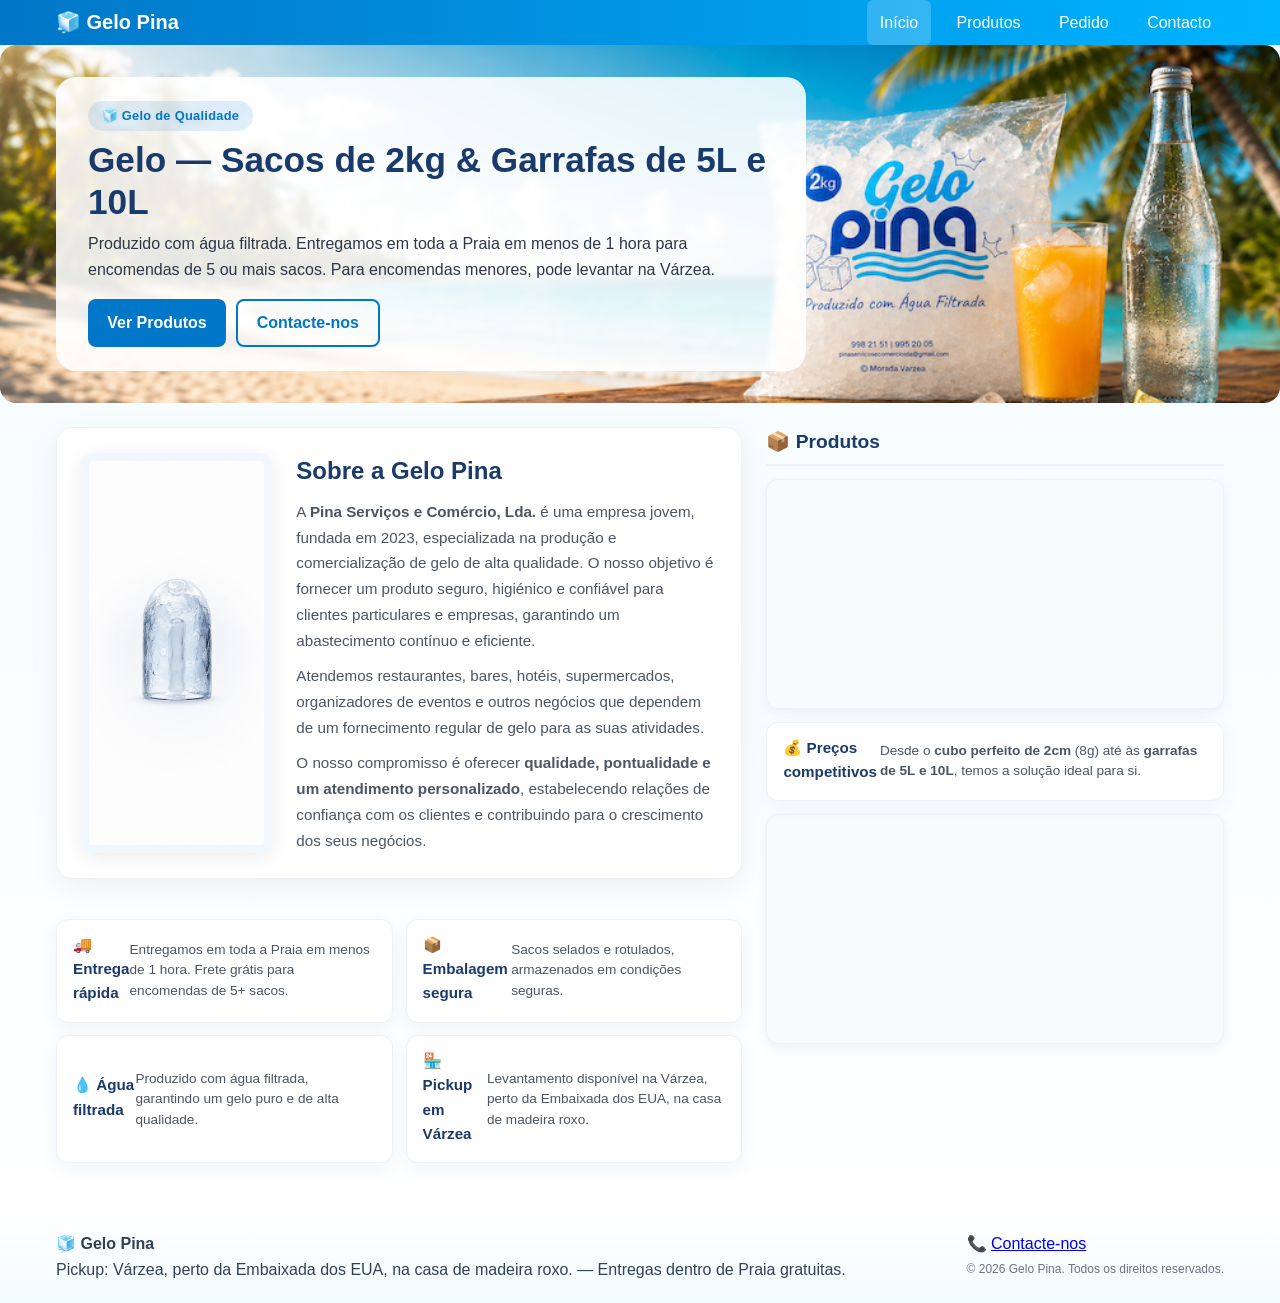
==== index.html @ 680c651a "Add files via upload" ====
<!doctype html>
<html lang="pt">
<head>
  <meta charset="utf-8" />
  <meta name="viewport" content="width=device-width, initial-scale=1, maximum-scale=5" />
  <title>Gelo Pina — Gelo de Qualidade em Cabo Verde</title>
  <meta name="description" content="Gelo Pina - Produção e comercialização de gelo de alta qualidade em sacos de 2kg e garrafas de 5L e 10L. Entregas em toda a Praia." />
  <link rel="stylesheet" href="styles.css">
  <style>
    /* ===== RESET & BASE ===== */
    * {
      box-sizing: border-box;
      margin: 0;
      padding: 0;
    }

    html {
      font-size: 16px;
      -webkit-text-size-adjust: 100%;
      -webkit-tap-highlight-color: transparent;
    }

    body {
      font-family: -apple-system, BlinkMacSystemFont, 'Segoe UI', Roboto, Arial, sans-serif;
      background: linear-gradient(160deg, #f0f9ff, #fff7f3);
      color: #0f172a;
      line-height: 1.6;
      min-height: 100vh;
      display: flex;
      flex-direction: column;
    }

    .container {
      max-width: 1200px;
      margin: 0 auto;
      padding: 0 1rem;
      width: 100%;
    }

    /* ===== BANNER HERO ===== */
    .hero-banner {
      background-image: url('6.png');
      background-size: cover;
      background-position: center center;
      background-repeat: no-repeat;
      position: relative;
      padding: 2rem 0;
      min-height: 320px;
      display: flex;
      align-items: center;
      border-radius: 16px;
      margin-bottom: 1.5rem;
      width: 100%;
    }

    .hero-banner .overlay {
      background: rgba(255, 255, 255, 0.88);
      padding: 1.5rem 2rem;
      border-radius: 20px;
      backdrop-filter: blur(2px);
      max-width: 750px;
      width: 100%;
    }

    .hero-banner .overlay .eyebrow {
      display: inline-block;
      margin-bottom: 0.5rem;
      padding: 0.3rem 0.85rem;
      border-radius: 999px;
      background: rgba(0, 119, 200, 0.12);
      color: #0077c8;
      font-weight: 700;
      font-size: 0.8rem;
      letter-spacing: 0.3px;
    }

    .hero-banner .overlay h1 {
      font-size: 2.2rem;
      color: #1a3a6b;
      margin-bottom: 0.5rem;
      line-height: 1.2;
    }

    .hero-banner .overlay p {
      font-size: 1rem;
      color: #2d3748;
      line-height: 1.6;
    }

    .hero-banner .overlay .hero-cta {
      display: flex;
      gap: 0.6rem;
      margin-top: 1rem;
      flex-wrap: wrap;
    }

    /* ===== LAYOUT HORIZONTAL ===== */
    .main-grid {
      display: grid;
      grid-template-columns: 1.8fr 1.2fr;
      gap: 1.5rem;
      padding-bottom: 2rem;
      align-items: start;
      flex: 1;
    }

    /* ===== SECÇÃO SOBRE ===== */
    .about-grid-special {
      display: grid;
      grid-template-columns: 1fr 2.2fr;
      gap: 1.5rem;
      align-items: center;
      background: white;
      border-radius: 16px;
      padding: 1.5rem;
      box-shadow: 0 8px 30px rgba(0, 0, 0, 0.06);
      border: 1px solid #eef2f6;
      margin-bottom: 1.5rem;
    }

    .about-grid-special .about-image {
      width: 100%;
      height: auto;
      aspect-ratio: 9 / 21;
      object-fit: cover;
      border-radius: 12px;
      box-shadow: 0 4px 20px rgba(0, 0, 0, 0.08);
      max-height: 400px;
      max-width: 200px;
      margin: 0 auto;
    }

    .about-grid-special .about-text h2 {
      color: #1a3a6b;
      font-size: 1.5rem;
      margin-top: 0;
      margin-bottom: 0.5rem;
    }

    .about-grid-special .about-text p {
      color: #4b5563;
      line-height: 1.7;
      font-size: 0.95rem;
      margin-bottom: 0.6rem;
    }

    .about-grid-special .about-text p:last-child {
      margin-bottom: 0;
    }

    /* ===== FEATURES ===== */
    .features {
      display: grid;
      grid-template-columns: 1fr 1fr;
      gap: 0.8rem;
      margin-bottom: 1rem;
    }

    .feature-card {
      background: white;
      padding: 0.8rem 1rem;
      border-radius: 12px;
      box-shadow: 0 6px 18px rgba(3, 105, 161, 0.06);
      border: 1px solid #eef2f6;
      transition: transform 0.2s, box-shadow 0.2s;
    }

    .feature-card:active {
      transform: scale(0.98);
    }

    .feature-card h3 {
      color: #1a3a6b;
      font-size: 0.95rem;
      margin-bottom: 0.2rem;
    }

    .feature-card p {
      color: #4b5563;
      font-size: 0.85rem;
      line-height: 1.5;
      margin: 0;
    }

    /* ===== SIDEBAR ===== */
    .sidebar h2 {
      color: #1a3a6b;
      font-size: 1.2rem;
      margin-bottom: 0.6rem;
      border-bottom: 2px solid #eef2f6;
      padding-bottom: 0.4rem;
    }

    .video-container {
      margin-top: 0.8rem;
      border-radius: 12px;
      overflow: hidden;
      box-shadow: 0 4px 12px rgba(0, 0, 0, 0.06);
      background: #f8fafc;
      border: 1px solid #eef2f6;
    }

    .video-container video {
      width: 100%;
      height: auto;
      display: block;
    }

    /* ===== REVEAL ===== */
    .reveal {
      opacity: 0;
      transform: translateY(18px);
      transition: opacity 700ms cubic-bezier(0.2, 0.9, 0.2, 1), transform 700ms cubic-bezier(0.2, 0.9, 0.2, 1);
    }

    .reveal.visible {
      opacity: 1;
      transform: none;
    }

    /* ===== RESPONSIVIDADE ===== */

    /* Tablets */
    @media (max-width: 1024px) {
      .main-grid {
        grid-template-columns: 1.5fr 1fr;
        gap: 1.2rem;
      }
    }

    /* Tablets pequenos / Mobile grande */
    @media (max-width: 900px) {
      .main-grid {
        grid-template-columns: 1fr;
        gap: 1.5rem;
      }

      .about-grid-special {
        grid-template-columns: 1fr 1.5fr;
        padding: 1.2rem;
      }

      .features {
        grid-template-columns: 1fr 1fr;
      }

      .hero-banner {
        min-height: 260px;
        padding: 1.5rem 0;
        border-radius: 12px;
      }

      .hero-banner .overlay {
        padding: 1.2rem 1.5rem;
        max-width: 95%;
      }

      .hero-banner .overlay h1 {
        font-size: 1.8rem;
      }
    }

    /* Telemóveis */
    @media (max-width: 768px) {
      .container {
        padding: 0 0.8rem;
      }

      .about-grid-special {
        grid-template-columns: 1fr;
        text-align: center;
        padding: 1rem;
      }

      .about-grid-special .about-image {
        max-width: 200px;
        max-height: 300px;
        margin: 0 auto 0.5rem;
      }

      .about-grid-special .about-text h2 {
        font-size: 1.3rem;
      }

      .about-grid-special .about-text p {
        font-size: 0.9rem;
        text-align: left;
      }

      .features {
        grid-template-columns: 1fr 1fr;
        gap: 0.6rem;
      }

      .feature-card {
        padding: 0.6rem 0.8rem;
      }

      .feature-card h3 {
        font-size: 0.85rem;
      }

      .feature-card p {
        font-size: 0.8rem;
      }

      .hero-banner .overlay h1 {
        font-size: 1.5rem;
      }

      .hero-banner .overlay p {
        font-size: 0.9rem;
      }

      .hero-banner .overlay .hero-cta {
        justify-content: center;
      }

      .hero-banner .overlay .hero-cta .btn {
        padding: 0.5rem 0.8rem;
        font-size: 0.9rem;
      }

      .sidebar {
        padding-top: 0.5rem;
      }

      .sidebar h2 {
        font-size: 1.1rem;
      }

      .video-container {
        margin-top: 0.6rem;
      }
    }

    /* Telemóveis muito pequenos */
    @media (max-width: 480px) {
      .hero-banner {
        min-height: 200px;
        padding: 1rem 0;
        border-radius: 10px;
      }

      .hero-banner .overlay {
        padding: 0.8rem 1rem;
      }

      .hero-banner .overlay h1 {
        font-size: 1.2rem;
      }

      .hero-banner .overlay p {
        font-size: 0.85rem;
      }

      .hero-banner .overlay .eyebrow {
        font-size: 0.7rem;
        padding: 0.2rem 0.6rem;
      }

      .hero-banner .overlay .hero-cta .btn {
        padding: 0.4rem 0.6rem;
        font-size: 0.8rem;
      }

      .about-grid-special {
        padding: 0.8rem;
      }

      .about-grid-special .about-image {
        max-width: 150px;
        max-height: 220px;
      }

      .about-grid-special .about-text h2 {
        font-size: 1.1rem;
      }

      .about-grid-special .about-text p {
        font-size: 0.85rem;
      }

      .features {
        grid-template-columns: 1fr 1fr;
        gap: 0.5rem;
      }

      .feature-card {
        padding: 0.5rem 0.6rem;
        border-radius: 8px;
      }

      .feature-card h3 {
        font-size: 0.8rem;
      }

      .feature-card p {
        font-size: 0.75rem;
      }

      .sidebar h2 {
        font-size: 1rem;
      }

      .video-container {
        border-radius: 8px;
      }
    }

    /* Dispositivos muito pequenos (ex: 320px) */
    @media (max-width: 380px) {
      .features {
        grid-template-columns: 1fr;
      }

      .hero-banner .overlay h1 {
        font-size: 1rem;
      }

      .hero-banner .overlay .hero-cta {
        flex-direction: column;
        align-items: stretch;
      }

      .hero-banner .overlay .hero-cta .btn {
        text-align: center;
      }
    }

    /* Landscape em telemóveis */
    @media (max-height: 500px) and (orientation: landscape) {
      .hero-banner {
        min-height: 180px;
        padding: 0.8rem 0;
      }

      .hero-banner .overlay {
        padding: 0.6rem 1rem;
      }

      .hero-banner .overlay h1 {
        font-size: 1.2rem;
      }

      .hero-banner .overlay p {
        font-size: 0.8rem;
      }

      .about-grid-special {
        padding: 0.8rem;
      }

      .about-grid-special .about-image {
        max-height: 180px;
      }
    }

    /* Touch-friendly: aumentar área de clique */
    .btn,
    .nav-links a,
    .feature-card {
      touch-action: manipulation;
      cursor: pointer;
      min-height: 44px;
      display: inline-flex;
      align-items: center;
    }

    .nav-links a {
      padding: 0.6rem 0.8rem;
    }

    /* Melhorar scroll suave */
    html {
      scroll-behavior: smooth;
    }

    /* Evitar zoom indesejado em inputs */
    input,
    select,
    textarea {
      font-size: 16px !important;
    }
  </style>
</head>
<body class="home">

  <!-- ===== NAVEGAÇÃO ===== -->
  <nav class="nav" aria-label="Navegação principal">
    <div class="nav-inner container">
      <a class="brand" href="index.html" aria-current="page">🧊 Gelo Pina</a>
      <button class="nav-toggle" aria-label="Abrir menu" style="display:none; background:none; border:none; color:white; font-size:1.5rem; cursor:pointer;">☰</button>
      <ul class="nav-links">
        <li><a href="index.html" aria-current="page">Início</a></li>
        <li><a href="products.html">Produtos</a></li>
        <li><a href="order.html">Pedido</a></li>
        <li><a href="contact.html">Contacto</a></li>
      </ul>
    </div>
  </nav>

  <!-- ===== HERO BANNER ===== -->
  <header class="hero-banner" role="banner">
    <div class="container">
      <div class="hero-text reveal overlay">
        <span class="eyebrow">🧊 Gelo de Qualidade</span>
        <h1>Gelo — Sacos de 2kg &amp; Garrafas de 5L e 10L</h1>
        <p>
          Produzido com água filtrada. Entregamos em toda a Praia em menos de 1 hora para encomendas de 5 ou mais sacos. Para encomendas menores, pode levantar na Várzea.
        </p>
        <div class="hero-cta">
          <a class="btn btn-primary" href="products.html">Ver Produtos</a>
          <a class="btn btn-outline" href="contact.html">Contacte-nos</a>
        </div>
      </div>
    </div>
  </header>

  <!-- ===== CONTEÚDO PRINCIPAL ===== -->
  <main class="container main-grid">

    <!-- ===== COLUNA ESQUERDA ===== -->
    <div class="left-col">

      <!-- ===== SECÇÃO SOBRE ===== -->
      <section class="about-grid-special reveal" aria-labelledby="sobre-titulo">
        <img src="card1.png" alt="Gelo Pina - Produtos de qualidade" class="about-image" style="background:#f0f7ff; padding:0.5rem;" loading="lazy">
        <div class="about-text">
          <h2 id="sobre-titulo">Sobre a Gelo Pina</h2>
          <p>
            A <strong>Pina Serviços e Comércio, Lda.</strong> é uma empresa jovem, fundada em 2023, especializada na produção e comercialização de gelo de alta qualidade. O nosso objetivo é fornecer um produto seguro, higiénico e confiável para clientes particulares e empresas, garantindo um abastecimento contínuo e eficiente.
          </p>
          <p>
            Atendemos restaurantes, bares, hotéis, supermercados, organizadores de eventos e outros negócios que dependem de um fornecimento regular de gelo para as suas atividades.
          </p>
          <p>
            O nosso compromisso é oferecer <strong>qualidade, pontualidade e um atendimento personalizado</strong>, estabelecendo relações de confiança com os clientes e contribuindo para o crescimento dos seus negócios.
          </p>
        </div>
      </section>

      <!-- ===== FEATURES ===== -->
      <section class="features" aria-label="Diferenciais">
        <div class="feature-card">
          <h3>🚚 Entrega rápida</h3>
          <p>Entregamos em toda a Praia em menos de 1 hora. Frete grátis para encomendas de 5+ sacos.</p>
        </div>
        <div class="feature-card">
          <h3>📦 Embalagem segura</h3>
          <p>Sacos selados e rotulados, armazenados em condições seguras.</p>
        </div>
        <div class="feature-card">
          <h3>💧 Água filtrada</h3>
          <p>Produzido com água filtrada, garantindo um gelo puro e de alta qualidade.</p>
        </div>
        <div class="feature-card">
          <h3>🏪 Pickup em Várzea</h3>
          <p>Levantamento disponível na Várzea, perto da Embaixada dos EUA, na casa de madeira roxo.</p>
        </div>
      </section>
    </div>

    <!-- ===== SIDEBAR ===== -->
    <aside class="sidebar" aria-label="Produtos e informações adicionais">
      <h2>📦 Produtos</h2>

      <div class="video-container">
        <video autoplay muted loop playsinline loading="lazy">
          <source src="v9.mp4" type="video/mp4">
          O seu navegador não suporta vídeos HTML5.
        </video>
      </div>

      <div class="feature-card" style="margin-top:0.8rem;">
        <h3>💰 Preços competitivos</h3>
        <p style="font-size:0.85rem; color:#4b5563; margin:0;">
          Desde o <strong>cubo perfeito de 2cm</strong> (8g) até às <strong>garrafas de 5L e 10L</strong>, temos a solução ideal para si.
        </p>
      </div>

      <div class="video-container" style="margin-top:0.8rem;">
        <video autoplay muted loop playsinline loading="lazy">
          <source src="v8.mp4" type="video/mp4">
          O seu navegador não suporta vídeos HTML5.
        </video>
      </div>
    </aside>

  </main>

  <!-- ===== RODAPÉ ===== -->
  <footer class="site-footer" role="contentinfo">
    <div class="container footer-inner">
      <div>
        <strong>🧊 Gelo Pina</strong>
        <p>Pickup: Várzea, perto da Embaixada dos EUA, na casa de madeira roxo. — Entregas dentro de Praia gratuitas.</p>
      </div>
      <div>
        <p>📞 <a href="contact.html">Contacte-nos</a></p>
        <p style="font-size:0.75rem; color:#6b7280; margin-top:0.2rem;">
          &copy; 2026 Gelo Pina. Todos os direitos reservados.
        </p>
      </div>
    </div>
  </footer>

  <script src="script.js"></script>
</body>
</html>
---- styles.css ----
/* ===== RESET E BASE ===== */
* {
  box-sizing: border-box;
  margin: 0;
  padding: 0;
}

:root {
  --bg: #fffdf8;
  --accent: #0077c8;
  --accent-2: #ff6b6b;
  --muted: #6b7280;
  --card: #ffffff;
}

html {
  font-size: 16px;
  -webkit-text-size-adjust: 100%;
  -webkit-tap-highlight-color: transparent;
  scroll-behavior: smooth;
}

body {
  font-family: -apple-system, BlinkMacSystemFont, 'Segoe UI', Roboto, Arial, sans-serif;
  background: linear-gradient(160deg, #f0f9ff, #fff7f3);
  color: #0f172a;
  line-height: 1.6;
  min-height: 100vh;
  display: flex;
  flex-direction: column;
}

.container {
  max-width: 1200px;
  margin: 0 auto;
  padding: 0 1rem;
  width: 100%;
}

/* ===== NAVEGAÇÃO ===== */
.nav {
  background: linear-gradient(90deg, var(--accent), #00b4ff);
  color: white;
  position: sticky;
  top: 0;
  z-index: 100;
}

.nav-inner {
  display: flex;
  align-items: center;
  justify-content: space-between;
  padding: 0.6rem 0;
}

.brand {
  font-weight: 700;
  font-size: 1.25rem;
  color: white;
  text-decoration: none;
  display: flex;
  align-items: center;
  gap: 0.3rem;
}

.nav-links {
  list-style: none;
  display: flex;
  gap: 0.8rem;
  flex-wrap: wrap;
}

.nav-links a {
  color: white;
  text-decoration: none;
  padding: 0.5rem 0.8rem;
  border-radius: 6px;
  transition: background 0.2s;
  touch-action: manipulation;
  min-height: 44px;
  display: flex;
  align-items: center;
}

.nav-links a:hover,
.nav-links a[aria-current="page"] {
  background: rgba(255, 255, 255, 0.2);
}

/* ===== BOTÕES ===== */
.btn {
  display: inline-flex;
  align-items: center;
  justify-content: center;
  padding: 0.6rem 1.2rem;
  border-radius: 8px;
  text-decoration: none;
  cursor: pointer;
  transition: all 0.2s;
  touch-action: manipulation;
  min-height: 44px;
  font-weight: 600;
  border: none;
}

.btn-primary {
  background: var(--accent);
  color: white;
}

.btn-primary:hover {
  filter: brightness(0.95);
  transform: translateY(-2px);
}

.btn-outline {
  background: transparent;
  border: 2px solid var(--accent);
  color: var(--accent);
}

.btn-outline:hover {
  background: var(--accent);
  color: white;
  transform: translateY(-2px);
}

/* ===== RODAPÉ ===== */
.site-footer {
  padding: 1.25rem 0;
  background: linear-gradient(180deg, #fff, #f2fbff);
  color: #334155;
  margin-top: auto;
}

.footer-inner {
  display: flex;
  justify-content: space-between;
  gap: 1rem;
  flex-wrap: wrap;
}

/* ============================================================ */
/* ===== PÁGINA INICIAL (HOME) ===== */
/* ============================================================ */

body.home {
  background: linear-gradient(180deg, #f4fbff, #fff);
}

body.home .nav {
  background: linear-gradient(90deg, var(--accent), #00b4ff);
}

/* Hero Banner */
.hero-banner {
  background-image: url('6.png');
  background-size: cover;
  background-position: center center;
  background-repeat: no-repeat;
  position: relative;
  padding: 2.5rem 0;
  min-height: 320px;
  display: flex;
  align-items: center;
  border-radius: 16px;
  margin-bottom: 1.5rem;
}

.hero-banner .overlay {
  background: rgba(255, 255, 255, 0.88);
  padding: 1.5rem 2rem;
  border-radius: 20px;
  backdrop-filter: blur(2px);
  max-width: 750px;
  width: 100%;
}

.hero-banner .overlay .eyebrow {
  display: inline-block;
  margin-bottom: 0.5rem;
  padding: 0.3rem 0.85rem;
  border-radius: 999px;
  background: rgba(0, 119, 200, 0.12);
  color: #0077c8;
  font-weight: 700;
  font-size: 0.85rem;
}

.hero-banner .overlay h1 {
  font-size: 2.2rem;
  color: #1a3a6b;
  margin-bottom: 0.5rem;
  line-height: 1.2;
}

.hero-banner .overlay p {
  font-size: 1rem;
  color: #2d3748;
  line-height: 1.6;
}

.hero-banner .overlay .hero-cta {
  display: flex;
  gap: 0.6rem;
  margin-top: 1rem;
  flex-wrap: wrap;
}

/* Layout principal */
.main-grid {
  display: grid;
  grid-template-columns: 1.8fr 1.2fr;
  gap: 1.5rem;
  padding-bottom: 2rem;
  align-items: start;
  flex: 1;
}

.left-col {
  display: flex;
  flex-direction: column;
  gap: 1rem;
}

/* Secção Sobre */
.about-grid-special {
  display: grid;
  grid-template-columns: 1fr 2.2fr;
  gap: 1.5rem;
  align-items: center;
  background: white;
  border-radius: 16px;
  padding: 1.5rem;
  box-shadow: 0 8px 30px rgba(0, 0, 0, 0.06);
  border: 1px solid #eef2f6;
}

.about-grid-special .about-image {
  width: 100%;
  height: auto;
  aspect-ratio: 9 / 21;
  object-fit: cover;
  border-radius: 12px;
  box-shadow: 0 4px 20px rgba(0, 0, 0, 0.08);
  max-height: 400px;
  max-width: 200px;
  margin: 0 auto;
}

.about-grid-special .about-text h2 {
  color: #1a3a6b;
  font-size: 1.5rem;
  margin-top: 0;
  margin-bottom: 0.5rem;
}

.about-grid-special .about-text p {
  color: #4b5563;
  line-height: 1.7;
  font-size: 0.95rem;
  margin-bottom: 0.6rem;
}

/* Features */
.features {
  display: grid;
  grid-template-columns: 1fr 1fr;
  gap: 0.8rem;
}

.feature-card {
  background: white;
  padding: 0.8rem 1rem;
  border-radius: 12px;
  box-shadow: 0 6px 18px rgba(3, 105, 161, 0.06);
  border: 1px solid #eef2f6;
  transition: transform 0.2s, box-shadow 0.2s;
}

.feature-card:active {
  transform: scale(0.98);
}

.feature-card h3 {
  color: #1a3a6b;
  font-size: 0.95rem;
  margin-bottom: 0.2rem;
}

.feature-card p {
  color: #4b5563;
  font-size: 0.85rem;
  line-height: 1.5;
  margin: 0;
}

/* Sidebar */
.sidebar h2 {
  color: #1a3a6b;
  font-size: 1.2rem;
  margin-bottom: 0.6rem;
  border-bottom: 2px solid #eef2f6;
  padding-bottom: 0.4rem;
}

.video-container {
  margin-top: 0.8rem;
  border-radius: 12px;
  overflow: hidden;
  box-shadow: 0 4px 12px rgba(0, 0, 0, 0.06);
  background: #f8fafc;
  border: 1px solid #eef2f6;
}

.video-container video {
  width: 100%;
  height: auto;
  display: block;
}

/* ============================================================ */
/* ===== PÁGINA DE PRODUTOS (about-page) ===== */
/* ============================================================ */

body.about-page {
  background: linear-gradient(160deg, #d8eeff, #ffffff 55%, #f8fbff);
}

body.about-page .nav {
  background: linear-gradient(90deg, var(--accent), #00b4ff);
}

.about-cards-section {
  padding: 1rem 0 2rem;
}

.section-head {
  max-width: 720px;
  margin-bottom: 1.5rem;
}

.section-head h2 {
  font-size: 2rem;
  color: #1a3a6b;
  margin-bottom: 0.45rem;
}

.section-head p {
  color: #475569;
  line-height: 1.75;
}

/* ===== GRID DE CARDS (PRODUTOS) ===== */
.cards-grid {
  display: grid;
  grid-template-columns: repeat(auto-fill, minmax(220px, 1fr));
  gap: 1.2rem;
  justify-content: center;
  align-items: stretch;
  max-width: 1200px;
  margin: 0 auto;
}

/* Cada card */
.about-card {
  cursor: pointer;
  overflow: hidden;
  min-height: 240px;
  border-radius: 20px;
  box-shadow: 0 18px 40px rgba(15, 35, 70, 0.08);
  position: relative;
  z-index: 1;
  transition: transform 0.3s ease, box-shadow 0.3s ease, z-index 0s;
  display: flex;
  flex-direction: column;
  align-items: center;
  justify-content: center;
  background: white;
  width: 100%;
}

.about-card:hover {
  transform: translateY(-12px) scale(1.04);
  box-shadow: 0 30px 60px rgba(15, 35, 70, 0.25);
  z-index: 10;
}

/* Gradientes dos cards */
.about-card.card-1 {
  background: linear-gradient(180deg, #e0f2fe, #bae6fd);
}
.about-card.card-2 {
  background: linear-gradient(180deg, #dbeafe, #93c5fd);
}
.about-card.card-3 {
  background: linear-gradient(180deg, #bfdbfe, #60a5fa);
}
.about-card.card-4 {
  background: linear-gradient(180deg, #93c5fd, #3b82f6);
}
.about-card.card-5 {
  background: linear-gradient(180deg, #67e8f9, #1d4ed8);
}

/* Conteúdo interno */
.about-card .hero-visual {
  padding: 0.8rem;
  display: flex;
  flex-direction: column;
  align-items: center;
  justify-content: center;
  gap: 0.6rem;
  width: 100%;
  height: 100%;
  position: relative;
}

/* Imagem do produto */
.about-card .visual-graphic {
  width: 100%;
  max-width: 160px;
  height: auto;
  object-fit: contain;
  display: block;
  filter: drop-shadow(0 20px 30px rgba(11, 22, 30, 0.12));
  border-radius: 12px;
  transition: transform 450ms cubic-bezier(0.2, 0.9, 0.2, 1);
}

.about-card:hover .visual-graphic {
  transform: scale(1.05);
}

/* Ícone canto superior direito */
.badge-icon {
  position: absolute;
  top: 10px;
  right: 10px;
  width: 44px;
  height: 44px;
  background: rgba(255, 255, 255, 0.92);
  border-radius: 50%;
  padding: 6px;
  object-fit: contain;
  box-shadow: 0 4px 12px rgba(0, 0, 0, 0.12);
  z-index: 5;
  pointer-events: none;
  border: 2px solid rgba(255, 255, 255, 0.6);
  transition: transform 0.2s ease;
}

.about-card:hover .badge-icon {
  transform: scale(1.08);
}

/* Label do card */
.about-card .card-label {
  font-weight: 700;
  color: #1a3a6b;
  padding: 0.4rem 0.8rem;
  border-radius: 999px;
  background: rgba(255, 255, 255, 0.85);
  box-shadow: 0 10px 25px rgba(15, 35, 70, 0.08);
  text-align: center;
  font-size: 0.85rem;
  width: auto;
  max-width: 90%;
  margin: 0 auto;
}

/* ===== DETALHE (detail-panel) ===== */
.detail-shell {
  display: block;
  margin: 2rem 0;
}

.detail-shell.hidden {
  display: none;
}

.detail-panel {
  display: grid;
  grid-template-columns: 1fr 1fr;
  gap: 2rem;
  padding: 2rem;
  background: rgba(255, 255, 255, 0.95);
  border-radius: 28px;
  box-shadow: 0 30px 80px rgba(15, 35, 70, 0.12);
  overflow: hidden;
  animation: fadeInScale 420ms cubic-bezier(0.22, 0.61, 0.36, 1) both;
}

.detail-panel .detail-media {
  display: flex;
  align-items: center;
  justify-content: center;
}

.detail-panel .detail-media img {
  width: 100%;
  max-width: 420px;
  border-radius: 24px;
  box-shadow: 0 18px 40px rgba(15, 35, 70, 0.14);
}

.detail-panel .detail-content {
  display: grid;
  gap: 1rem;
}

.detail-panel .detail-title {
  font-size: 2rem;
  color: #1a3a6b;
  margin: 0;
}

.detail-panel .badge {
  display: inline-flex;
  align-items: center;
  gap: 0.4rem;
  padding: 0.6rem 0.9rem;
  border-radius: 999px;
  background: rgba(26, 58, 107, 0.12);
  color: #1a3a6b;
  font-weight: 700;
}

.detail-panel .detail-info {
  display: grid;
  gap: 0.8rem;
}

.detail-panel .info-block {
  padding: 0.8rem 1rem;
  border-radius: 18px;
  background: rgba(255, 255, 255, 0.9);
  box-shadow: 0 14px 35px rgba(15, 35, 70, 0.06);
  transform: translateY(20px);
  opacity: 0;
  animation: slideInBlock 480ms cubic-bezier(0.22, 0.61, 0.36, 1) forwards;
}

.detail-panel .info-block:nth-child(1) {
  animation-delay: 0.1s;
}
.detail-panel .info-block:nth-child(2) {
  animation-delay: 0.3s;
}
.detail-panel .info-block:nth-child(3) {
  animation-delay: 0.5s;
}

.detail-panel .detail-tags {
  display: flex;
  flex-wrap: wrap;
  gap: 0.6rem;
  margin-top: 0.5rem;
}

.detail-panel .tag {
  display: inline-flex;
  align-items: center;
  gap: 0.4rem;
  padding: 0.4rem 0.8rem;
  background: rgba(26, 58, 107, 0.08);
  border-radius: 50px;
  font-size: 0.85rem;
  font-weight: 500;
  color: #1a3a6b;
  border: 1px solid rgba(26, 58, 107, 0.10);
}

.detail-panel .tag img {
  width: 30px !important;
  height: 30px !important;
  object-fit: contain;
  border-radius: 50%;
  background: rgba(255, 255, 255, 0.92);
  padding: 4px;
  border: 1.5px solid rgba(26, 58, 107, 0.10);
}

.detail-panel .detail-price {
  font-size: 1.3rem;
  font-weight: 700;
  color: #1a3a6b;
}

.detail-panel .detail-actions {
  display: flex;
  gap: 1rem;
  flex-wrap: wrap;
  align-items: center;
}

.btn-back {
  display: inline-flex;
  align-items: center;
  justify-content: center;
  padding: 0.6rem 1.2rem;
  border-radius: 999px;
  border: 2px solid #1a3a6b;
  background: white;
  color: #1a3a6b;
  cursor: pointer;
  transition: background 220ms ease, color 220ms ease, transform 220ms ease;
  touch-action: manipulation;
  min-height: 44px;
}

.btn-back:hover {
  background: #1a3a6b;
  color: white;
  transform: translateY(-2px);
}

/* ===== ANIMAÇÕES ===== */
@keyframes slideInBlock {
  from {
    opacity: 0;
    transform: translateY(20px);
  }
  to {
    opacity: 1;
    transform: translateY(0);
  }
}

@keyframes fadeInScale {
  from {
    opacity: 0;
    transform: scale(0.98);
  }
  to {
    opacity: 1;
    transform: scale(1);
  }
}

.visual-graphic {
  animation: float 6s ease-in-out infinite;
}

@keyframes float {
  0% {
    transform: translateY(0);
  }
  50% {
    transform: translateY(-10px);
  }
  100% {
    transform: translateY(0);
  }
}

.reveal {
  opacity: 0;
  transform: translateY(18px);
  transition: opacity 700ms cubic-bezier(0.2, 0.9, 0.2, 1), transform 700ms cubic-bezier(0.2, 0.9, 0.2, 1);
}

.reveal.visible {
  opacity: 1;
  transform: none;
}

/* ============================================================ */
/* ===== RESPONSIVIDADE ===== */
/* ============================================================ */

/* Tablets grandes e desktop */
@media (min-width: 1200px) {
  .cards-grid {
    grid-template-columns: repeat(5, 1fr);
  }
}

/* Tablets médios */
@media (max-width: 1100px) {
  .cards-grid {
    grid-template-columns: repeat(3, minmax(200px, 1fr));
  }
}

/* Tablets pequenos */
@media (max-width: 900px) {
  .main-grid {
    grid-template-columns: 1fr;
    gap: 1.5rem;
  }

  .about-grid-special {
    grid-template-columns: 1fr 1.5fr;
    padding: 1.2rem;
  }

  .features {
    grid-template-columns: 1fr 1fr;
  }

  .hero-banner {
    min-height: 260px;
    padding: 1.5rem 0;
    border-radius: 12px;
  }

  .hero-banner .overlay {
    padding: 1.2rem 1.5rem;
    max-width: 95%;
  }

  .hero-banner .overlay h1 {
    font-size: 1.8rem;
  }

  .cards-grid {
    grid-template-columns: repeat(2, minmax(180px, 1fr));
  }

  .detail-panel {
    grid-template-columns: 1fr;
    padding: 1.5rem;
  }

  .detail-panel .detail-media img {
    max-width: 100%;
  }
}

/* Telemóveis */
@media (max-width: 768px) {
  .container {
    padding: 0 0.8rem;
  }

  .nav-inner {
    flex-wrap: wrap;
    justify-content: center;
    gap: 0.3rem;
  }

  .nav-links {
    justify-content: center;
    gap: 0.4rem;
  }

  .nav-links a {
    padding: 0.4rem 0.6rem;
    font-size: 0.9rem;
    min-height: 40px;
  }

  .about-grid-special {
    grid-template-columns: 1fr;
    text-align: center;
    padding: 1rem;
  }

  .about-grid-special .about-image {
    max-width: 180px;
    max-height: 260px;
    margin: 0 auto 0.5rem;
  }

  .about-grid-special .about-text h2 {
    font-size: 1.3rem;
  }

  .about-grid-special .about-text p {
    font-size: 0.9rem;
    text-align: left;
  }

  .features {
    grid-template-columns: 1fr 1fr;
    gap: 0.6rem;
  }

  .feature-card {
    padding: 0.6rem 0.8rem;
  }

  .feature-card h3 {
    font-size: 0.85rem;
  }

  .feature-card p {
    font-size: 0.8rem;
  }

  .hero-banner {
    min-height: 220px;
    padding: 1.2rem 0;
  }

  .hero-banner .overlay {
    padding: 1rem 1.2rem;
  }

  .hero-banner .overlay h1 {
    font-size: 1.5rem;
  }

  .hero-banner .overlay p {
    font-size: 0.9rem;
  }

  .hero-banner .overlay .hero-cta {
    justify-content: center;
  }

  .hero-banner .overlay .hero-cta .btn {
    padding: 0.5rem 0.8rem;
    font-size: 0.9rem;
    min-height: 40px;
  }

  .sidebar {
    padding-top: 0.5rem;
  }

  .sidebar h2 {
    font-size: 1.1rem;
  }

  .video-container {
    margin-top: 0.6rem;
  }

  .cards-grid {
    grid-template-columns: repeat(2, minmax(150px, 1fr));
    gap: 0.8rem;
  }

  .about-card {
    min-height: 200px;
    border-radius: 14px;
  }

  .about-card .visual-graphic {
    max-width: 120px;
  }

  .badge-icon {
    width: 34px;
    height: 34px;
    padding: 4px;
    top: 6px;
    right: 6px;
  }

  .about-card .card-label {
    font-size: 0.75rem;
    padding: 0.3rem 0.6rem;
  }

  .detail-panel {
    padding: 1rem;
    border-radius: 16px;
  }

  .detail-panel .detail-title {
    font-size: 1.5rem;
  }

  .detail-panel .tag {
    font-size: 0.75rem;
    padding: 0.3rem 0.6rem;
  }

  .detail-panel .tag img {
    width: 24px !important;
    height: 24px !important;
    padding: 3px;
  }

  .footer-inner {
    flex-direction: column;
    text-align: center;
    gap: 0.5rem;
  }

  .site-footer {
    padding: 1rem 0;
  }
}

/* Telemóveis muito pequenos */
@media (max-width: 480px) {
  .hero-banner {
    min-height: 180px;
    padding: 0.8rem 0;
    border-radius: 10px;
  }

  .hero-banner .overlay {
    padding: 0.6rem 0.8rem;
  }

  .hero-banner .overlay h1 {
    font-size: 1.2rem;
  }

  .hero-banner .overlay p {
    font-size: 0.8rem;
  }

  .hero-banner .overlay .eyebrow {
    font-size: 0.7rem;
    padding: 0.2rem 0.6rem;
  }

  .hero-banner .overlay .hero-cta .btn {
    padding: 0.4rem 0.6rem;
    font-size: 0.8rem;
    min-height: 36px;
  }

  .about-grid-special {
    padding: 0.8rem;
  }

  .about-grid-special .about-image {
    max-width: 140px;
    max-height: 200px;
  }

  .about-grid-special .about-text h2 {
    font-size: 1.1rem;
  }

  .about-grid-special .about-text p {
    font-size: 0.85rem;
  }

  .features {
    grid-template-columns: 1fr 1fr;
    gap: 0.5rem;
  }

  .feature-card {
    padding: 0.5rem 0.6rem;
    border-radius: 8px;
  }

  .feature-card h3 {
    font-size: 0.8rem;
  }

  .feature-card p {
    font-size: 0.75rem;
  }

  .sidebar h2 {
    font-size: 1rem;
  }

  .video-container {
    border-radius: 8px;
  }

  .cards-grid {
    grid-template-columns: repeat(2, minmax(130px, 1fr));
    gap: 0.6rem;
  }

  .about-card {
    min-height: 170px;
    border-radius: 12px;
  }

  .about-card .hero-visual {
    padding: 0.4rem;
    gap: 0.3rem;
  }

  .about-card .visual-graphic {
    max-width: 90px;
  }

  .badge-icon {
    width: 28px;
    height: 28px;
    padding: 3px;
    top: 4px;
    right: 4px;
  }

  .about-card .card-label {
    font-size: 0.65rem;
    padding: 0.2rem 0.4rem;
  }

  .detail-panel {
    padding: 0.8rem;
  }

  .detail-panel .detail-title {
    font-size: 1.2rem;
  }

  .detail-panel .badge {
    font-size: 0.8rem;
    padding: 0.4rem 0.6rem;
  }

  .detail-panel .info-block {
    padding: 0.6rem 0.8rem;
    font-size: 0.85rem;
  }

  .detail-panel .tag {
    font-size: 0.7rem;
    padding: 0.2rem 0.5rem;
  }

  .detail-panel .tag img {
    width: 20px !important;
    height: 20px !important;
    padding: 2px;
  }

  .btn-back {
    padding: 0.4rem 0.8rem;
    font-size: 0.85rem;
    min-height: 36px;
  }
}

/* Dispositivos muito pequenos (ex: 320px) */
@media (max-width: 380px) {
  .features {
    grid-template-columns: 1fr;
  }

  .cards-grid {
    grid-template-columns: 1fr 1fr;
  }

  .hero-banner .overlay h1 {
    font-size: 1rem;
  }

  .hero-banner .overlay .hero-cta {
    flex-direction: column;
    align-items: stretch;
  }

  .hero-banner .overlay .hero-cta .btn {
    text-align: center;
    justify-content: center;
  }

  .nav-links {
    gap: 0.2rem;
  }

  .nav-links a {
    font-size: 0.8rem;
    padding: 0.3rem 0.5rem;
    min-height: 34px;
  }
}

/* Landscape em telemóveis */
@media (max-height: 500px) and (orientation: landscape) {
  .hero-banner {
    min-height: 160px;
    padding: 0.6rem 0;
  }

  .hero-banner .overlay {
    padding: 0.5rem 0.8rem;
  }

  .hero-banner .overlay h1 {
    font-size: 1.2rem;
  }

  .hero-banner .overlay p {
    font-size: 0.8rem;
  }

  .about-grid-special {
    padding: 0.6rem;
  }

  .about-grid-special .about-image {
    max-height: 150px;
  }

  .cards-grid {
    grid-template-columns: repeat(3, minmax(120px, 1fr));
  }

  .about-card {
    min-height: 150px;
  }

  .about-card .visual-graphic {
    max-width: 80px;
  }
}

/* ===== TOUCH-FRIENDLY ===== */
.btn,
.nav-links a,
.feature-card,
.about-card,
.product-card .qty-btn,
.btn-back {
  touch-action: manipulation;
  cursor: pointer;
}

/* Evitar zoom indesejado em inputs */
input,
select,
textarea {
  font-size: 16px !important;
}
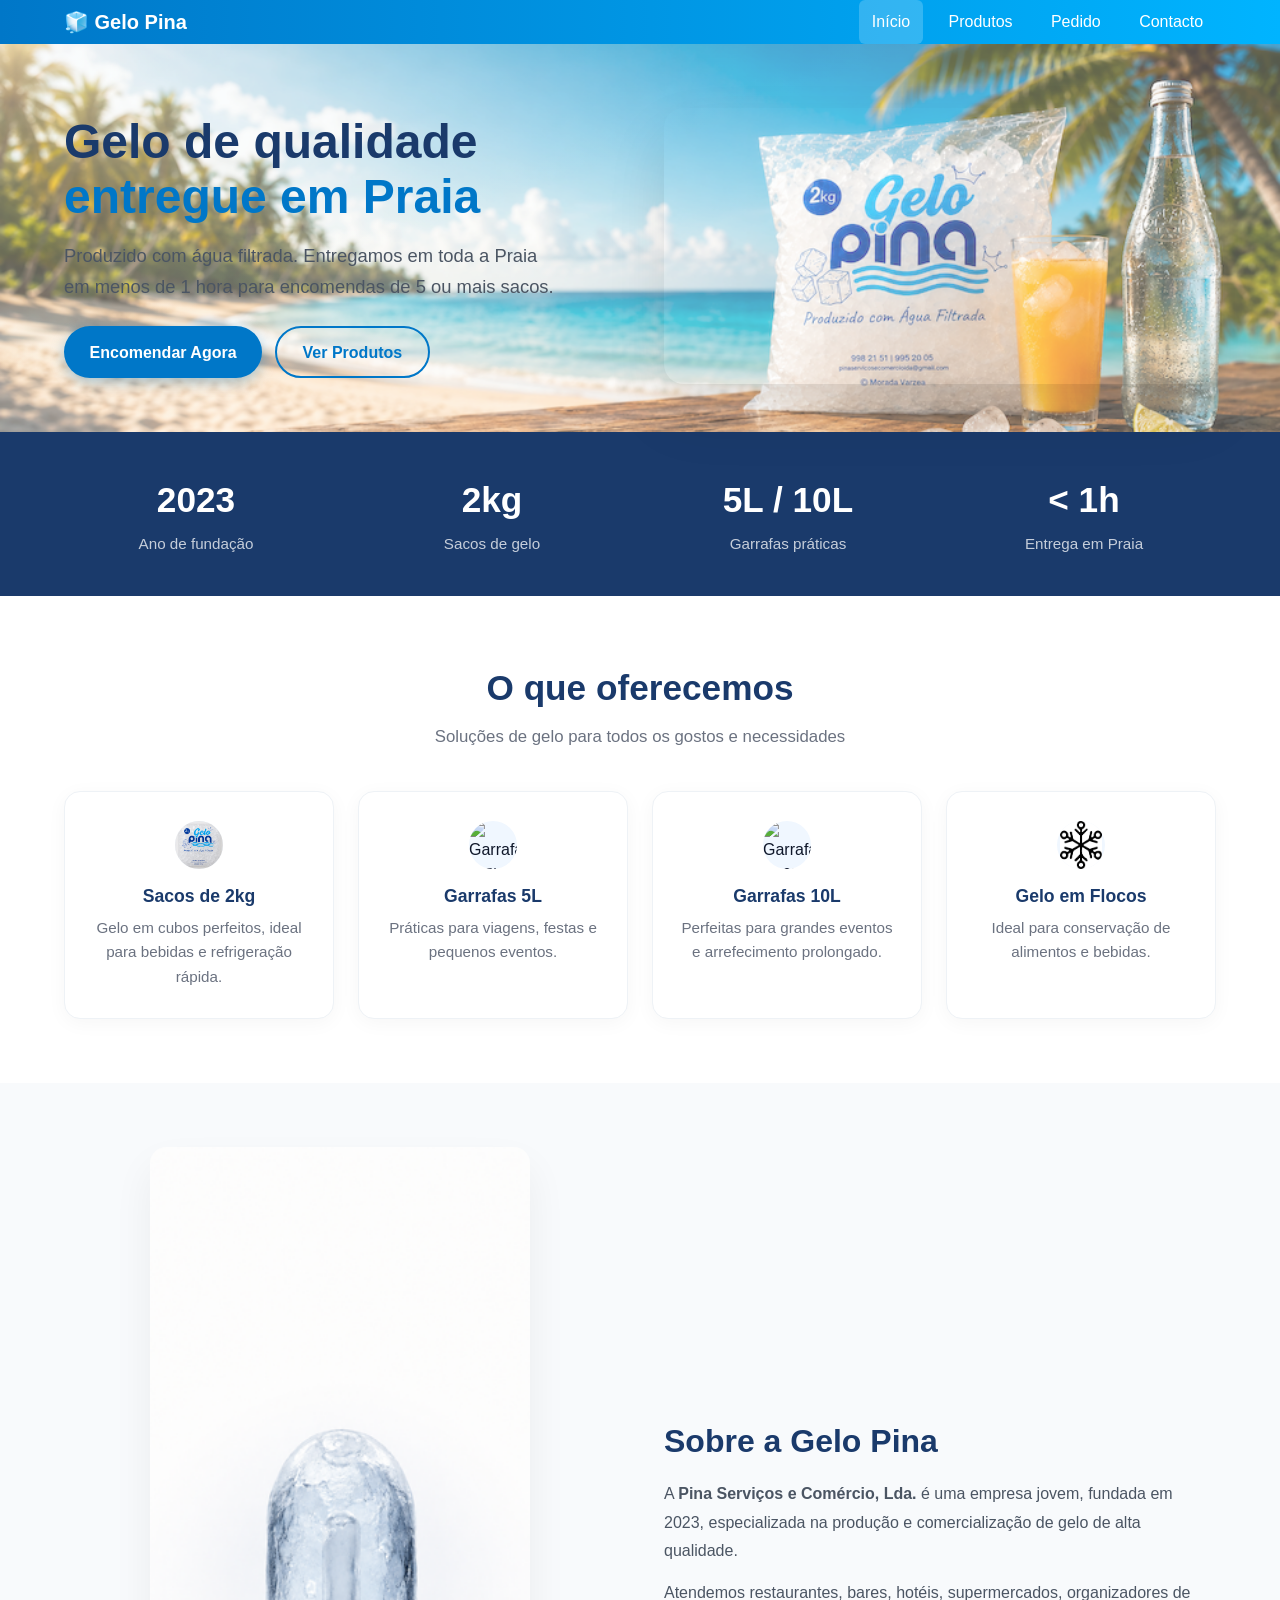
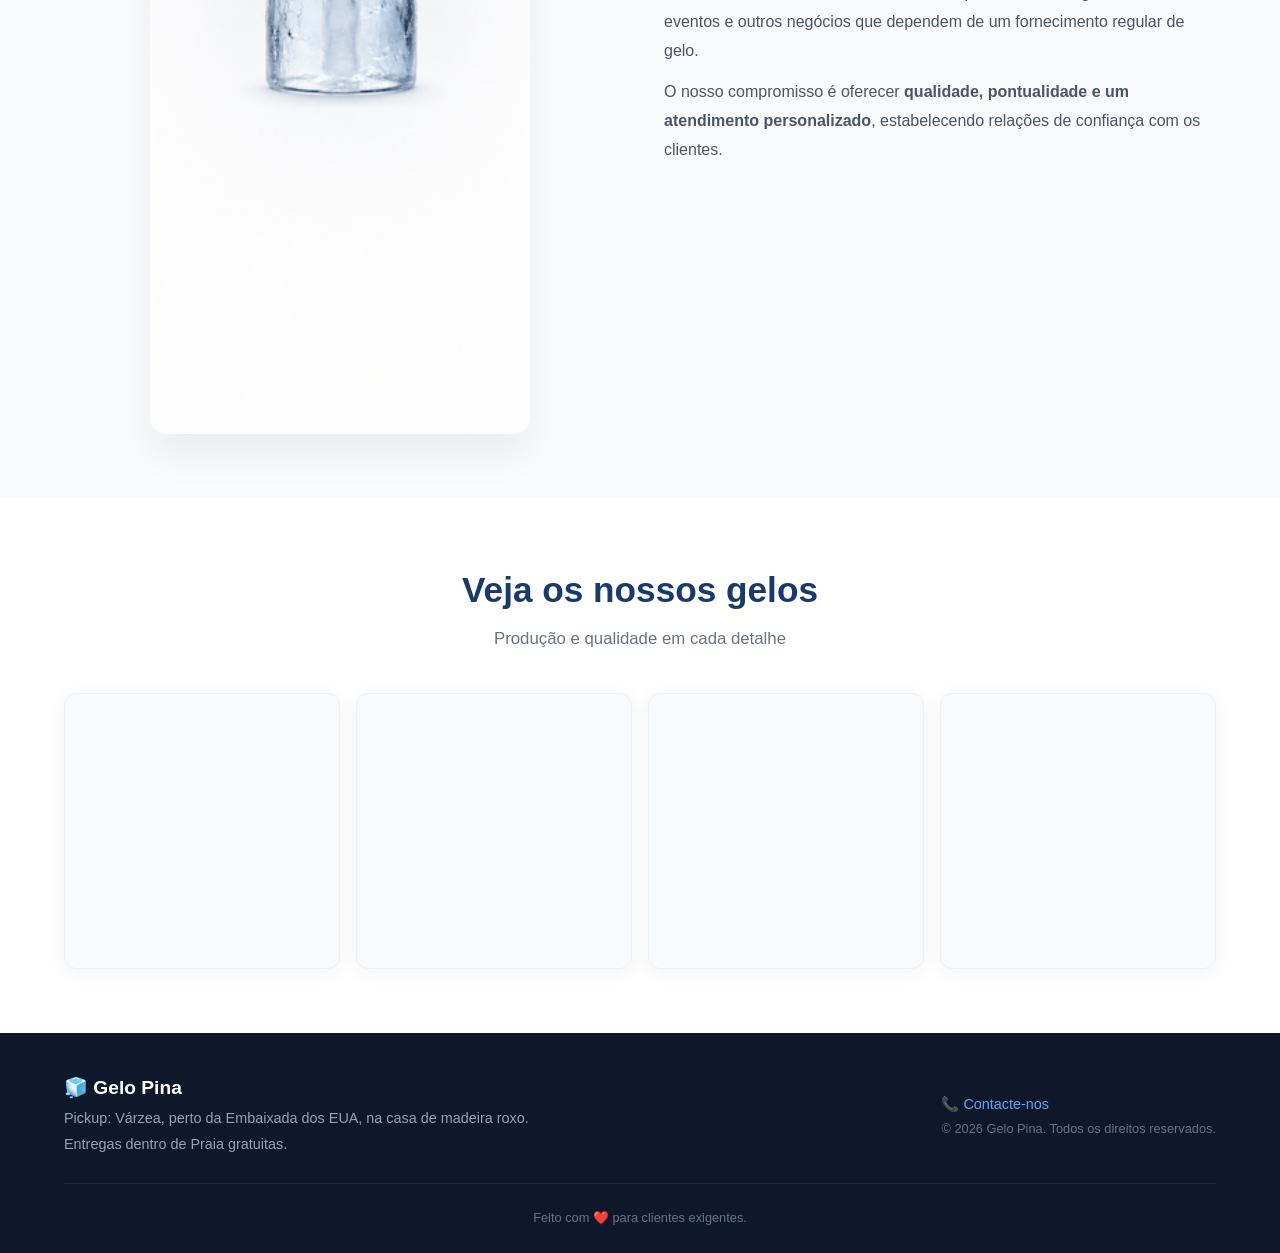
==== commit 098eb246: "Add files via upload" ====
--- a/index.html
+++ b/index.html
@@ -5,7 +5,7 @@
   <meta name="viewport" content="width=device-width, initial-scale=1, maximum-scale=5" />
   <title>Gelo Pina — Gelo de Qualidade em Cabo Verde</title>
   <meta name="description" content="Gelo Pina - Produção e comercialização de gelo de alta qualidade em sacos de 2kg e garrafas de 5L e 10L. Entregas em toda a Praia." />
-  <link rel="stylesheet" href="styles.css">
+  <link rel="stylesheet" href="styles.css" />
   <style>
     /* ===== RESET & BASE ===== */
     * {
@@ -18,11 +18,12 @@
       font-size: 16px;
       -webkit-text-size-adjust: 100%;
       -webkit-tap-highlight-color: transparent;
+      scroll-behavior: smooth;
     }
 
     body {
       font-family: -apple-system, BlinkMacSystemFont, 'Segoe UI', Roboto, Arial, sans-serif;
-      background: linear-gradient(160deg, #f0f9ff, #fff7f3);
+      background: #ffffff;
       color: #0f172a;
       line-height: 1.6;
       min-height: 100vh;
@@ -33,450 +34,475 @@
     .container {
       max-width: 1200px;
       margin: 0 auto;
-      padding: 0 1rem;
+      padding: 0 1.5rem;
       width: 100%;
     }
-
-    /* ===== BANNER HERO ===== */
-    .hero-banner {
+/* ===== NAVEGAÇÃO (HERDADA DO styles.css) ===== */
+/* A navegação usa os estilos do ficheiro styles.css */
+/* Não sobrescrever com estilos inline */
+
+
+    /* ===== HERO ===== */
+    .hero {
+      padding: 4rem 0 3rem;
+      background: linear-gradient(160deg, #f0f9ff 0%, #ffffff 60%);
+      position: relative;
+    }
+
+    .hero-banner-bg {
       background-image: url('6.png');
       background-size: cover;
       background-position: center center;
       background-repeat: no-repeat;
+      position: absolute;
+      top: 0;
+      left: 0;
+      right: 0;
+      bottom: 0;
+      opacity: 0.7;
+      border-radius: 0;
+      z-index: 0;
+      pointer-events: none;
+    }
+
+    .hero-grid {
+      display: grid;
+      grid-template-columns: 1fr 1fr;
+      gap: 3rem;
+      align-items: center;
       position: relative;
-      padding: 2rem 0;
-      min-height: 320px;
+      z-index: 1;
+    }
+
+    .hero-content h1 {
+      font-size: 3rem;
+      font-weight: 800;
+      color: #1a3a6b;
+      line-height: 1.15;
+      margin-bottom: 1rem;
+    }
+
+    .hero-content h1 .highlight {
+      color: #0077c8;
+    }
+
+    .hero-content p {
+      font-size: 1.15rem;
+      color: #4b5563;
+      max-width: 500px;
+      margin-bottom: 1.5rem;
+      line-height: 1.7;
+    }
+
+    .hero-cta {
       display: flex;
+      gap: 0.8rem;
+      flex-wrap: wrap;
+    }
+
+    .btn {
+      display: inline-flex;
       align-items: center;
-      border-radius: 16px;
-      margin-bottom: 1.5rem;
+      justify-content: center;
+      padding: 0.7rem 1.6rem;
+      border-radius: 50px;
+      text-decoration: none;
+      font-weight: 600;
+      font-size: 1rem;
+      transition: all 0.25s;
+      touch-action: manipulation;
+      min-height: 48px;
+      border: none;
+      cursor: pointer;
+    }
+
+    .btn-primary {
+      background: #0077c8;
+      color: #ffffff;
+      box-shadow: 0 4px 14px rgba(0, 119, 200, 0.35);
+    }
+
+    .btn-primary:hover {
+      background: #005fa3;
+      transform: translateY(-2px);
+      box-shadow: 0 6px 20px rgba(0, 119, 200, 0.40);
+    }
+
+    .btn-outline {
+      background: transparent;
+      border: 2px solid #0077c8;
+      color: #0077c8;
+    }
+
+    .btn-outline:hover {
+      background: #0077c8;
+      color: #ffffff;
+      transform: translateY(-2px);
+    }
+
+    .hero-visual {
+      display: flex;
+      justify-content: center;
+      align-items: center;
+    }
+
+    .hero-visual video {
       width: 100%;
-    }
-
-    .hero-banner .overlay {
-      background: rgba(255, 255, 255, 0.88);
-      padding: 1.5rem 2rem;
+      max-width: 100%;
+      height: auto;
       border-radius: 20px;
-      backdrop-filter: blur(2px);
-      max-width: 750px;
-      width: 100%;
-    }
-
-    .hero-banner .overlay .eyebrow {
-      display: inline-block;
-      margin-bottom: 0.5rem;
-      padding: 0.3rem 0.85rem;
-      border-radius: 999px;
-      background: rgba(0, 119, 200, 0.12);
-      color: #0077c8;
+      box-shadow: 0 30px 60px rgba(0, 0, 0, 0.10);
+      max-height: 400px;
+      object-fit: cover;
+      display: block;
+    }
+
+    /* ===== BANNER DE ESTATÍSTICAS ===== */
+    .stats-banner {
+      background: #1a3a6b;
+      color: #ffffff;
+      padding: 2.5rem 0;
+    }
+
+    .stats-grid {
+      display: grid;
+      grid-template-columns: repeat(4, 1fr);
+      gap: 2rem;
+      text-align: center;
+    }
+
+    .stats-grid .stat h3 {
+      font-size: 2.2rem;
+      font-weight: 800;
+      color: #ffffff;
+      margin-bottom: 0.2rem;
+    }
+
+    .stats-grid .stat p {
+      font-size: 0.95rem;
+      color: rgba(255, 255, 255, 0.75);
+      font-weight: 400;
+    }
+
+    /* ===== SEÇÃO DE SERVIÇOS / PRODUTOS ===== */
+    .section {
+      padding: 4rem 0;
+    }
+
+    .section-header {
+      text-align: center;
+      max-width: 700px;
+      margin: 0 auto 2.5rem;
+    }
+
+    .section-header h2 {
+      font-size: 2.2rem;
       font-weight: 700;
-      font-size: 0.8rem;
-      letter-spacing: 0.3px;
-    }
-
-    .hero-banner .overlay h1 {
-      font-size: 2.2rem;
       color: #1a3a6b;
       margin-bottom: 0.5rem;
-      line-height: 1.2;
-    }
-
-    .hero-banner .overlay p {
-      font-size: 1rem;
-      color: #2d3748;
+    }
+
+    .section-header p {
+      color: #6b7280;
+      font-size: 1.05rem;
+    }
+
+    .cards-grid {
+      display: grid;
+      grid-template-columns: repeat(auto-fit, minmax(240px, 1fr));
+      gap: 1.5rem;
+    }
+
+    .card-feature {
+      background: #ffffff;
+      border-radius: 16px;
+      padding: 1.8rem 1.5rem;
+      box-shadow: 0 4px 20px rgba(0, 0, 0, 0.04);
+      border: 1px solid #eef2f6;
+      transition: transform 0.25s, box-shadow 0.25s;
+      text-align: center;
+    }
+
+    .card-feature:hover {
+      transform: translateY(-6px);
+      box-shadow: 0 12px 40px rgba(0, 0, 0, 0.08);
+    }
+
+    .card-feature .icon-img {
+          width: 48px;
+          height: 48px;
+          object-fit: contain;
+          margin-bottom: 0.8rem;
+          display: block;
+          margin-left: auto;
+          margin-right: auto;
+          
+          /* Add these two lines to make it perfectly round */
+          border-radius: 50%;
+          background-color: #f0f7ff; /* Light blue background behind the icon */
+    }
+
+    .card-feature h3 {
+      font-size: 1.1rem;
+      color: #1a3a6b;
+      margin-bottom: 0.4rem;
+    }
+
+    .card-feature p {
+      color: #6b7280;
+      font-size: 0.95rem;
       line-height: 1.6;
-    }
-
-    .hero-banner .overlay .hero-cta {
-      display: flex;
-      gap: 0.6rem;
-      margin-top: 1rem;
-      flex-wrap: wrap;
-    }
-
-    /* ===== LAYOUT HORIZONTAL ===== */
-    .main-grid {
+      margin: 0;
+    }
+
+    /* ===== SOBRE ===== */
+    .about-section {
+      background: #f8fafc;
+    }
+
+    .about-grid {
       display: grid;
-      grid-template-columns: 1.8fr 1.2fr;
-      gap: 1.5rem;
-      padding-bottom: 2rem;
-      align-items: start;
-      flex: 1;
-    }
-
-    /* ===== SECÇÃO SOBRE ===== */
-    .about-grid-special {
-      display: grid;
-      grid-template-columns: 1fr 2.2fr;
-      gap: 1.5rem;
+      grid-template-columns: 1fr 1fr;
+      gap: 3rem;
       align-items: center;
-      background: white;
+    }
+
+    .about-grid img {
+      width: 100%;
+      max-width: 380px;
       border-radius: 16px;
-      padding: 1.5rem;
-      box-shadow: 0 8px 30px rgba(0, 0, 0, 0.06);
-      border: 1px solid #eef2f6;
-      margin-bottom: 1.5rem;
-    }
-
-    .about-grid-special .about-image {
-      width: 100%;
-      height: auto;
+      box-shadow: 0 20px 40px rgba(0, 0, 0, 0.06);
       aspect-ratio: 9 / 21;
       object-fit: cover;
-      border-radius: 12px;
-      box-shadow: 0 4px 20px rgba(0, 0, 0, 0.08);
-      max-height: 400px;
-      max-width: 200px;
       margin: 0 auto;
-    }
-
-    .about-grid-special .about-text h2 {
+      display: block;
+    }
+
+    .about-text h2 {
+      font-size: 2rem;
       color: #1a3a6b;
-      font-size: 1.5rem;
-      margin-top: 0;
-      margin-bottom: 0.5rem;
-    }
-
-    .about-grid-special .about-text p {
+      margin-bottom: 0.8rem;
+    }
+
+    .about-text p {
       color: #4b5563;
-      line-height: 1.7;
-      font-size: 0.95rem;
-      margin-bottom: 0.6rem;
-    }
-
-    .about-grid-special .about-text p:last-child {
+      font-size: 1rem;
+      line-height: 1.8;
+      margin-bottom: 0.8rem;
+    }
+
+    .about-text p:last-child {
       margin-bottom: 0;
     }
 
-    /* ===== FEATURES ===== */
-    .features {
-      display: grid;
-      grid-template-columns: 1fr 1fr;
-      gap: 0.8rem;
-      margin-bottom: 1rem;
-    }
-
-    .feature-card {
-      background: white;
-      padding: 0.8rem 1rem;
-      border-radius: 12px;
-      box-shadow: 0 6px 18px rgba(3, 105, 161, 0.06);
-      border: 1px solid #eef2f6;
-      transition: transform 0.2s, box-shadow 0.2s;
-    }
-
-    .feature-card:active {
-      transform: scale(0.98);
-    }
-
-    .feature-card h3 {
-      color: #1a3a6b;
-      font-size: 0.95rem;
-      margin-bottom: 0.2rem;
-    }
-
-    .feature-card p {
-      color: #4b5563;
-      font-size: 0.85rem;
-      line-height: 1.5;
-      margin: 0;
-    }
-
-    /* ===== SIDEBAR ===== */
-    .sidebar h2 {
-      color: #1a3a6b;
+    /* ===== RODAPÉ ===== */
+    .site-footer {
+      background: #0f172a;
+      color: #94a3b8;
+      padding: 2.5rem 0 1.5rem;
+      margin-top: auto;
+    }
+
+    .footer-inner {
+      display: flex;
+      justify-content: space-between;
+      align-items: center;
+      flex-wrap: wrap;
+      gap: 1.5rem;
+    }
+
+    .footer-inner .brand-footer {
+      font-weight: 700;
       font-size: 1.2rem;
-      margin-bottom: 0.6rem;
-      border-bottom: 2px solid #eef2f6;
-      padding-bottom: 0.4rem;
-    }
-
-    .video-container {
-      margin-top: 0.8rem;
-      border-radius: 12px;
-      overflow: hidden;
-      box-shadow: 0 4px 12px rgba(0, 0, 0, 0.06);
-      background: #f8fafc;
-      border: 1px solid #eef2f6;
-    }
-
-    .video-container video {
-      width: 100%;
-      height: auto;
-      display: block;
-    }
-
-    /* ===== REVEAL ===== */
-    .reveal {
-      opacity: 0;
-      transform: translateY(18px);
-      transition: opacity 700ms cubic-bezier(0.2, 0.9, 0.2, 1), transform 700ms cubic-bezier(0.2, 0.9, 0.2, 1);
-    }
-
-    .reveal.visible {
-      opacity: 1;
-      transform: none;
+      color: #ffffff;
+      text-decoration: none;
+    }
+
+    .footer-inner p {
+      font-size: 0.9rem;
+      margin: 0.2rem 0;
+    }
+
+    .footer-inner a {
+      color: #60a5fa;
+      text-decoration: none;
+    }
+
+    .footer-inner a:hover {
+      text-decoration: underline;
+    }
+
+    .footer-bottom {
+      border-top: 1px solid #1e293b;
+      margin-top: 1.5rem;
+      padding-top: 1.5rem;
+      text-align: center;
+      font-size: 0.8rem;
+      color: #64748b;
     }
 
     /* ===== RESPONSIVIDADE ===== */
-
-    /* Tablets */
     @media (max-width: 1024px) {
-      .main-grid {
-        grid-template-columns: 1.5fr 1fr;
-        gap: 1.2rem;
-      }
-    }
-
-    /* Tablets pequenos / Mobile grande */
+      .hero-content h1 {
+        font-size: 2.5rem;
+      }
+    }
+
     @media (max-width: 900px) {
-      .main-grid {
+      .hero-grid {
         grid-template-columns: 1fr;
+        text-align: center;
+        gap: 2rem;
+      }
+
+      .hero-content p {
+        margin-left: auto;
+        margin-right: auto;
+      }
+
+      .hero-cta {
+        justify-content: center;
+      }
+
+      .hero-visual video {
+        max-height: 300px;
+      }
+
+      .about-grid {
+        grid-template-columns: 1fr;
+        text-align: center;
+      }
+
+      .stats-grid {
+        grid-template-columns: repeat(2, 1fr);
         gap: 1.5rem;
       }
-
-      .about-grid-special {
-        grid-template-columns: 1fr 1.5fr;
-        padding: 1.2rem;
-      }
-
-      .features {
-        grid-template-columns: 1fr 1fr;
-      }
-
-      .hero-banner {
-        min-height: 260px;
-        padding: 1.5rem 0;
-        border-radius: 12px;
-      }
-
-      .hero-banner .overlay {
-        padding: 1.2rem 1.5rem;
-        max-width: 95%;
-      }
-
-      .hero-banner .overlay h1 {
-        font-size: 1.8rem;
-      }
-    }
-
-    /* Telemóveis */
+    }
+
     @media (max-width: 768px) {
       .container {
-        padding: 0 0.8rem;
-      }
-
-      .about-grid-special {
+        padding: 0 1rem;
+      }
+
+      .nav-inner {
+        flex-wrap: wrap;
+        justify-content: center;
+        gap: 0.5rem;
+      }
+
+      .nav-links {
+        flex-wrap: wrap;
+        justify-content: center;
+        gap: 0.6rem;
+      }
+
+      .nav-links a {
+        font-size: 0.85rem;
+        padding: 0.3rem 0;
+      }
+
+      .hero {
+        padding: 2.5rem 0 2rem;
+      }
+
+      .hero-content h1 {
+        font-size: 2rem;
+      }
+
+      .hero-content p {
+        font-size: 1rem;
+      }
+
+      .section {
+        padding: 2.5rem 0;
+      }
+
+      .section-header h2 {
+        font-size: 1.8rem;
+      }
+
+      .cards-grid {
+        grid-template-columns: 1fr 1fr;
+      }
+
+      .stats-grid {
+        grid-template-columns: 1fr 1fr;
+        gap: 1rem;
+      }
+
+      .stats-grid .stat h3 {
+        font-size: 1.6rem;
+      }
+
+      .footer-inner {
+        flex-direction: column;
+        text-align: center;
+      }
+
+      .about-grid img {
+        max-width: 280px;
+      }
+    }
+
+    @media (max-width: 480px) {
+      .hero-content h1 {
+        font-size: 1.6rem;
+      }
+
+      .cards-grid {
         grid-template-columns: 1fr;
-        text-align: center;
-        padding: 1rem;
-      }
-
-      .about-grid-special .about-image {
+      }
+
+      .stats-grid {
+        grid-template-columns: 1fr 1fr;
+        gap: 0.8rem;
+      }
+
+      .stats-grid .stat h3 {
+        font-size: 1.3rem;
+      }
+
+      .stats-grid .stat p {
+        font-size: 0.8rem;
+      }
+
+      .btn {
+        padding: 0.5rem 1.2rem;
+        font-size: 0.9rem;
+        min-height: 40px;
+      }
+
+      .hero-visual video {
+        max-height: 200px;
+      }
+
+      .about-grid img {
         max-width: 200px;
-        max-height: 300px;
-        margin: 0 auto 0.5rem;
-      }
-
-      .about-grid-special .about-text h2 {
+      }
+    }
+
+    @media (max-width: 380px) {
+      .nav-links {
+        gap: 0.4rem;
+      }
+
+      .nav-links a {
+        font-size: 0.75rem;
+        padding: 0.2rem 0.4rem;
+      }
+
+      .hero-content h1 {
         font-size: 1.3rem;
       }
-
-      .about-grid-special .about-text p {
-        font-size: 0.9rem;
-        text-align: left;
-      }
-
-      .features {
-        grid-template-columns: 1fr 1fr;
-        gap: 0.6rem;
-      }
-
-      .feature-card {
-        padding: 0.6rem 0.8rem;
-      }
-
-      .feature-card h3 {
-        font-size: 0.85rem;
-      }
-
-      .feature-card p {
-        font-size: 0.8rem;
-      }
-
-      .hero-banner .overlay h1 {
-        font-size: 1.5rem;
-      }
-
-      .hero-banner .overlay p {
-        font-size: 0.9rem;
-      }
-
-      .hero-banner .overlay .hero-cta {
-        justify-content: center;
-      }
-
-      .hero-banner .overlay .hero-cta .btn {
-        padding: 0.5rem 0.8rem;
-        font-size: 0.9rem;
-      }
-
-      .sidebar {
-        padding-top: 0.5rem;
-      }
-
-      .sidebar h2 {
-        font-size: 1.1rem;
-      }
-
-      .video-container {
-        margin-top: 0.6rem;
-      }
-    }
-
-    /* Telemóveis muito pequenos */
-    @media (max-width: 480px) {
-      .hero-banner {
-        min-height: 200px;
-        padding: 1rem 0;
-        border-radius: 10px;
-      }
-
-      .hero-banner .overlay {
-        padding: 0.8rem 1rem;
-      }
-
-      .hero-banner .overlay h1 {
-        font-size: 1.2rem;
-      }
-
-      .hero-banner .overlay p {
-        font-size: 0.85rem;
-      }
-
-      .hero-banner .overlay .eyebrow {
-        font-size: 0.7rem;
-        padding: 0.2rem 0.6rem;
-      }
-
-      .hero-banner .overlay .hero-cta .btn {
-        padding: 0.4rem 0.6rem;
-        font-size: 0.8rem;
-      }
-
-      .about-grid-special {
-        padding: 0.8rem;
-      }
-
-      .about-grid-special .about-image {
-        max-width: 150px;
-        max-height: 220px;
-      }
-
-      .about-grid-special .about-text h2 {
-        font-size: 1.1rem;
-      }
-
-      .about-grid-special .about-text p {
-        font-size: 0.85rem;
-      }
-
-      .features {
-        grid-template-columns: 1fr 1fr;
-        gap: 0.5rem;
-      }
-
-      .feature-card {
-        padding: 0.5rem 0.6rem;
-        border-radius: 8px;
-      }
-
-      .feature-card h3 {
-        font-size: 0.8rem;
-      }
-
-      .feature-card p {
-        font-size: 0.75rem;
-      }
-
-      .sidebar h2 {
-        font-size: 1rem;
-      }
-
-      .video-container {
-        border-radius: 8px;
-      }
-    }
-
-    /* Dispositivos muito pequenos (ex: 320px) */
-    @media (max-width: 380px) {
-      .features {
-        grid-template-columns: 1fr;
-      }
-
-      .hero-banner .overlay h1 {
-        font-size: 1rem;
-      }
-
-      .hero-banner .overlay .hero-cta {
-        flex-direction: column;
-        align-items: stretch;
-      }
-
-      .hero-banner .overlay .hero-cta .btn {
-        text-align: center;
-      }
-    }
-
-    /* Landscape em telemóveis */
-    @media (max-height: 500px) and (orientation: landscape) {
-      .hero-banner {
-        min-height: 180px;
-        padding: 0.8rem 0;
-      }
-
-      .hero-banner .overlay {
-        padding: 0.6rem 1rem;
-      }
-
-      .hero-banner .overlay h1 {
-        font-size: 1.2rem;
-      }
-
-      .hero-banner .overlay p {
-        font-size: 0.8rem;
-      }
-
-      .about-grid-special {
-        padding: 0.8rem;
-      }
-
-      .about-grid-special .about-image {
-        max-height: 180px;
-      }
-    }
-
-    /* Touch-friendly: aumentar área de clique */
+    }
+
     .btn,
     .nav-links a,
-    .feature-card {
+    .card-feature {
       touch-action: manipulation;
       cursor: pointer;
-      min-height: 44px;
-      display: inline-flex;
-      align-items: center;
-    }
-
-    .nav-links a {
-      padding: 0.6rem 0.8rem;
-    }
-
-    /* Melhorar scroll suave */
-    html {
-      scroll-behavior: smooth;
-    }
-
-    /* Evitar zoom indesejado em inputs */
+    }
+
     input,
     select,
     textarea {
@@ -484,123 +510,167 @@
     }
   </style>
 </head>
-<body class="home">
-
-  <!-- ===== NAVEGAÇÃO ===== -->
-  <nav class="nav" aria-label="Navegação principal">
-    <div class="nav-inner container">
-      <a class="brand" href="index.html" aria-current="page">🧊 Gelo Pina</a>
-      <button class="nav-toggle" aria-label="Abrir menu" style="display:none; background:none; border:none; color:white; font-size:1.5rem; cursor:pointer;">☰</button>
-      <ul class="nav-links">
-        <li><a href="index.html" aria-current="page">Início</a></li>
-        <li><a href="products.html">Produtos</a></li>
-        <li><a href="order.html">Pedido</a></li>
-        <li><a href="contact.html">Contacto</a></li>
-      </ul>
-    </div>
-  </nav>
-
-  <!-- ===== HERO BANNER ===== -->
-  <header class="hero-banner" role="banner">
-    <div class="container">
-      <div class="hero-text reveal overlay">
-        <span class="eyebrow">🧊 Gelo de Qualidade</span>
-        <h1>Gelo — Sacos de 2kg &amp; Garrafas de 5L e 10L</h1>
+<body>
+
+    <!-- ===== NAVEGAÇÃO ===== -->
+    <nav class="nav" aria-label="Navegação principal">
+      <div class="nav-inner container">
+        <a class="brand" href="index.html">🧊 Gelo Pina</a>
+        <ul class="nav-links">
+          <li><a href="index.html" aria-current="page">Início</a></li>
+          <li><a href="products.html">Produtos</a></li>
+          <li><a href="order.html">Pedido</a></li>
+          <li><a href="contact.html">Contacto</a></li>
+        </ul>
+      </div>
+    </nav>
+
+  <!-- ===== HERO ===== -->
+  <header class="hero">
+    <div class="hero-banner-bg"></div>
+    <div class="container hero-grid">
+      <div class="hero-content">
+        <h1>
+          Gelo de qualidade<br />
+          <span class="highlight">entregue em Praia</span>
+        </h1>
         <p>
-          Produzido com água filtrada. Entregamos em toda a Praia em menos de 1 hora para encomendas de 5 ou mais sacos. Para encomendas menores, pode levantar na Várzea.
+          Produzido com água filtrada. Entregamos em toda a Praia em menos de 1 hora para encomendas de 5 ou mais sacos.
         </p>
         <div class="hero-cta">
-          <a class="btn btn-primary" href="products.html">Ver Produtos</a>
-          <a class="btn btn-outline" href="contact.html">Contacte-nos</a>
-        </div>
+          <a class="btn btn-primary" href="order.html">Encomendar Agora</a>
+          <a class="btn btn-outline" href="products.html">Ver Produtos</a>
+        </div>
+      </div>
+      <div class="hero-visual">
+        <video autoplay muted loop playsinline loading="lazy">
+          <source src="v1.mp4" type="video/mp4" />
+        </video>
       </div>
     </div>
   </header>
 
-  <!-- ===== CONTEÚDO PRINCIPAL ===== -->
-  <main class="container main-grid">
-
-    <!-- ===== COLUNA ESQUERDA ===== -->
-    <div class="left-col">
-
-      <!-- ===== SECÇÃO SOBRE ===== -->
-      <section class="about-grid-special reveal" aria-labelledby="sobre-titulo">
-        <img src="card1.png" alt="Gelo Pina - Produtos de qualidade" class="about-image" style="background:#f0f7ff; padding:0.5rem;" loading="lazy">
-        <div class="about-text">
-          <h2 id="sobre-titulo">Sobre a Gelo Pina</h2>
-          <p>
-            A <strong>Pina Serviços e Comércio, Lda.</strong> é uma empresa jovem, fundada em 2023, especializada na produção e comercialização de gelo de alta qualidade. O nosso objetivo é fornecer um produto seguro, higiénico e confiável para clientes particulares e empresas, garantindo um abastecimento contínuo e eficiente.
-          </p>
-          <p>
-            Atendemos restaurantes, bares, hotéis, supermercados, organizadores de eventos e outros negócios que dependem de um fornecimento regular de gelo para as suas atividades.
-          </p>
-          <p>
-            O nosso compromisso é oferecer <strong>qualidade, pontualidade e um atendimento personalizado</strong>, estabelecendo relações de confiança com os clientes e contribuindo para o crescimento dos seus negócios.
-          </p>
-        </div>
-      </section>
-
-      <!-- ===== FEATURES ===== -->
-      <section class="features" aria-label="Diferenciais">
-        <div class="feature-card">
-          <h3>🚚 Entrega rápida</h3>
-          <p>Entregamos em toda a Praia em menos de 1 hora. Frete grátis para encomendas de 5+ sacos.</p>
-        </div>
-        <div class="feature-card">
-          <h3>📦 Embalagem segura</h3>
-          <p>Sacos selados e rotulados, armazenados em condições seguras.</p>
-        </div>
-        <div class="feature-card">
-          <h3>💧 Água filtrada</h3>
-          <p>Produzido com água filtrada, garantindo um gelo puro e de alta qualidade.</p>
-        </div>
-        <div class="feature-card">
-          <h3>🏪 Pickup em Várzea</h3>
-          <p>Levantamento disponível na Várzea, perto da Embaixada dos EUA, na casa de madeira roxo.</p>
-        </div>
-      </section>
+  <!-- ===== BANNER DE ESTATÍSTICAS ===== -->
+  <section class="stats-banner">
+    <div class="container stats-grid">
+      <div class="stat">
+        <h3>2023</h3>
+        <p>Ano de fundação</p>
+      </div>
+      <div class="stat">
+        <h3>2kg</h3>
+        <p>Sacos de gelo</p>
+      </div>
+      <div class="stat">
+        <h3>5L / 10L</h3>
+        <p>Garrafas práticas</p>
+      </div>
+      <div class="stat">
+        <h3>&lt; 1h</h3>
+        <p>Entrega em Praia</p>
+      </div>
     </div>
-
-    <!-- ===== SIDEBAR ===== -->
-    <aside class="sidebar" aria-label="Produtos e informações adicionais">
-      <h2>📦 Produtos</h2>
-
-      <div class="video-container">
-        <video autoplay muted loop playsinline loading="lazy">
-          <source src="v9.mp4" type="video/mp4">
-          O seu navegador não suporta vídeos HTML5.
-        </video>
-      </div>
-
-      <div class="feature-card" style="margin-top:0.8rem;">
-        <h3>💰 Preços competitivos</h3>
-        <p style="font-size:0.85rem; color:#4b5563; margin:0;">
-          Desde o <strong>cubo perfeito de 2cm</strong> (8g) até às <strong>garrafas de 5L e 10L</strong>, temos a solução ideal para si.
+  </section>
+
+  <!-- ===== SERVIÇOS / PRODUTOS (COM ÍCONES) ===== -->
+  <section class="section">
+    <div class="container">
+      <div class="section-header">
+        <h2>O que oferecemos</h2>
+        <p>Soluções de gelo para todos os gostos e necessidades</p>
+      </div>
+      <div class="cards-grid">
+        <div class="card-feature">
+          <img src="4.png" alt="Sacos de 2kg" class="icon-img" />
+          <h3>Sacos de 2kg</h3>
+          <p>Gelo em cubos perfeitos, ideal para bebidas e refrigeração rápida.</p>
+        </div>
+        <div class="card-feature">
+          <img src="5l.png" alt="Garrafas 5L" class="icon-img" />
+          <h3>Garrafas 5L</h3>
+          <p>Práticas para viagens, festas e pequenos eventos.</p>
+        </div>
+        <div class="card-feature">
+          <img src="10l.png" alt="Garrafas 10L" class="icon-img" />
+          <h3>Garrafas 10L</h3>
+          <p>Perfeitas para grandes eventos e arrefecimento prolongado.</p>
+        </div>
+        <div class="card-feature">
+          <img src="FLOCO.jpg" alt="Gelo em Flocos" class="icon-img" />
+          <h3>Gelo em Flocos</h3>
+          <p>Ideal para conservação de alimentos e bebidas.</p>
+        </div>
+      </div>
+    </div>
+  </section>
+
+  <!-- ===== SOBRE ===== -->
+  <section class="section about-section">
+    <div class="container about-grid">
+      <img src="card1.png" alt="Gelo Pina - Sobre nós" loading="lazy" />
+      <div class="about-text">
+        <h2>Sobre a Gelo Pina</h2>
+        <p>
+          A <strong>Pina Serviços e Comércio, Lda.</strong> é uma empresa jovem, fundada em 2023, especializada na produção e comercialização de gelo de alta qualidade.
         </p>
-      </div>
-
-      <div class="video-container" style="margin-top:0.8rem;">
-        <video autoplay muted loop playsinline loading="lazy">
-          <source src="v8.mp4" type="video/mp4">
-          O seu navegador não suporta vídeos HTML5.
-        </video>
-      </div>
-    </aside>
-
-  </main>
+        <p>
+          Atendemos restaurantes, bares, hotéis, supermercados, organizadores de eventos e outros negócios que dependem de um fornecimento regular de gelo.
+        </p>
+        <p>
+          O nosso compromisso é oferecer <strong>qualidade, pontualidade e um atendimento personalizado</strong>, estabelecendo relações de confiança com os clientes.
+        </p>
+      </div>
+    </div>
+  </section>
+
+  <!-- ===== VÍDEOS ===== -->
+  <section class="section">
+    <div class="container">
+      <div class="section-header">
+        <h2>Veja os nossos gelos</h2>
+        <p>Produção e qualidade em cada detalhe</p>
+      </div>
+      <div class="video-grid">
+        <div class="video-box">
+          <video autoplay muted loop playsinline loading="lazy">
+            <source src="v9.mp4" type="video/mp4" />
+          </video>
+        </div>
+        <div class="video-box">
+          <video autoplay muted loop playsinline loading="lazy">
+            <source src="v8.mp4" type="video/mp4" />
+          </video>
+        </div>
+        <div class="video-box">
+          <video autoplay muted loop playsinline loading="lazy">
+            <source src="v17.mp4" type="video/mp4" />
+          </video>
+        </div>
+        <div class="video-box">
+          <video autoplay muted loop playsinline loading="lazy">
+            <source src="v13.mp4" type="video/mp4" />
+          </video>
+        </div>
+      </div>
+    </div>
+  </section>
 
   <!-- ===== RODAPÉ ===== -->
   <footer class="site-footer" role="contentinfo">
-    <div class="container footer-inner">
-      <div>
-        <strong>🧊 Gelo Pina</strong>
-        <p>Pickup: Várzea, perto da Embaixada dos EUA, na casa de madeira roxo. — Entregas dentro de Praia gratuitas.</p>
-      </div>
-      <div>
-        <p>📞 <a href="contact.html">Contacte-nos</a></p>
-        <p style="font-size:0.75rem; color:#6b7280; margin-top:0.2rem;">
-          &copy; 2026 Gelo Pina. Todos os direitos reservados.
-        </p>
+    <div class="container">
+      <div class="footer-inner">
+        <div>
+          <a class="brand-footer" href="index.html">🧊 Gelo Pina</a>
+          <p>Pickup: Várzea, perto da Embaixada dos EUA, na casa de madeira roxo.</p>
+          <p>Entregas dentro de Praia gratuitas.</p>
+        </div>
+        <div>
+          <p><a href="contact.html">📞 Contacte-nos</a></p>
+          <p style="font-size:0.8rem; color:#64748b;">&copy; 2026 Gelo Pina. Todos os direitos reservados.</p>
+        </div>
+      </div>
+      <div class="footer-bottom">
+        <p>Feito com ❤️ para clientes exigentes.</p>
       </div>
     </div>
   </footer>
--- a/styles.css
+++ b/styles.css
@@ -148,9 +148,7 @@
   background: linear-gradient(180deg, #f4fbff, #fff);
 }
 
-body.home .nav {
-  background: linear-gradient(90deg, var(--accent), #00b4ff);
-}
+
 
 /* Hero Banner */
 .hero-banner {
@@ -666,7 +664,58 @@
 }
 
 /* ============================================================ */
-/* ===== RESPONSIVIDADE ===== */
+/* ===== VÍDEOS - 4 COLUNAS LADO A LADO (1:1) ===== */
+/* ============================================================ */
+
+.video-grid {
+  display: grid;
+  grid-template-columns: repeat(4, 1fr);
+  gap: 1rem;
+}
+
+.video-box {
+  border-radius: 12px;
+  overflow: hidden;
+  box-shadow: 0 4px 20px rgba(0, 0, 0, 0.05);
+  border: 1px solid #eef2f6;
+  background: #f8fafc;
+  aspect-ratio: 1 / 1;
+  display: flex;
+  align-items: center;
+  justify-content: center;
+}
+
+.video-box video {
+  width: 100%;
+  height: 100%;
+  object-fit: cover;
+  display: block;
+}
+
+/* ===== RESPONSIVIDADE DOS VÍDEOS ===== */
+
+/* Tablets - 2 vídeos por linha */
+@media (max-width: 1024px) {
+  .video-grid {
+    grid-template-columns: repeat(2, 1fr);
+    gap: 1rem;
+  }
+}
+
+/* Telemóveis - 1 vídeo por linha */
+@media (max-width: 600px) {
+  .video-grid {
+    grid-template-columns: 1fr;
+    gap: 0.8rem;
+  }
+
+  .video-box {
+    aspect-ratio: 1 / 1;
+  }
+}
+
+/* ============================================================ */
+/* ===== RESPONSIVIDADE GERAL ===== */
 /* ============================================================ */
 
 /* Tablets grandes e desktop */
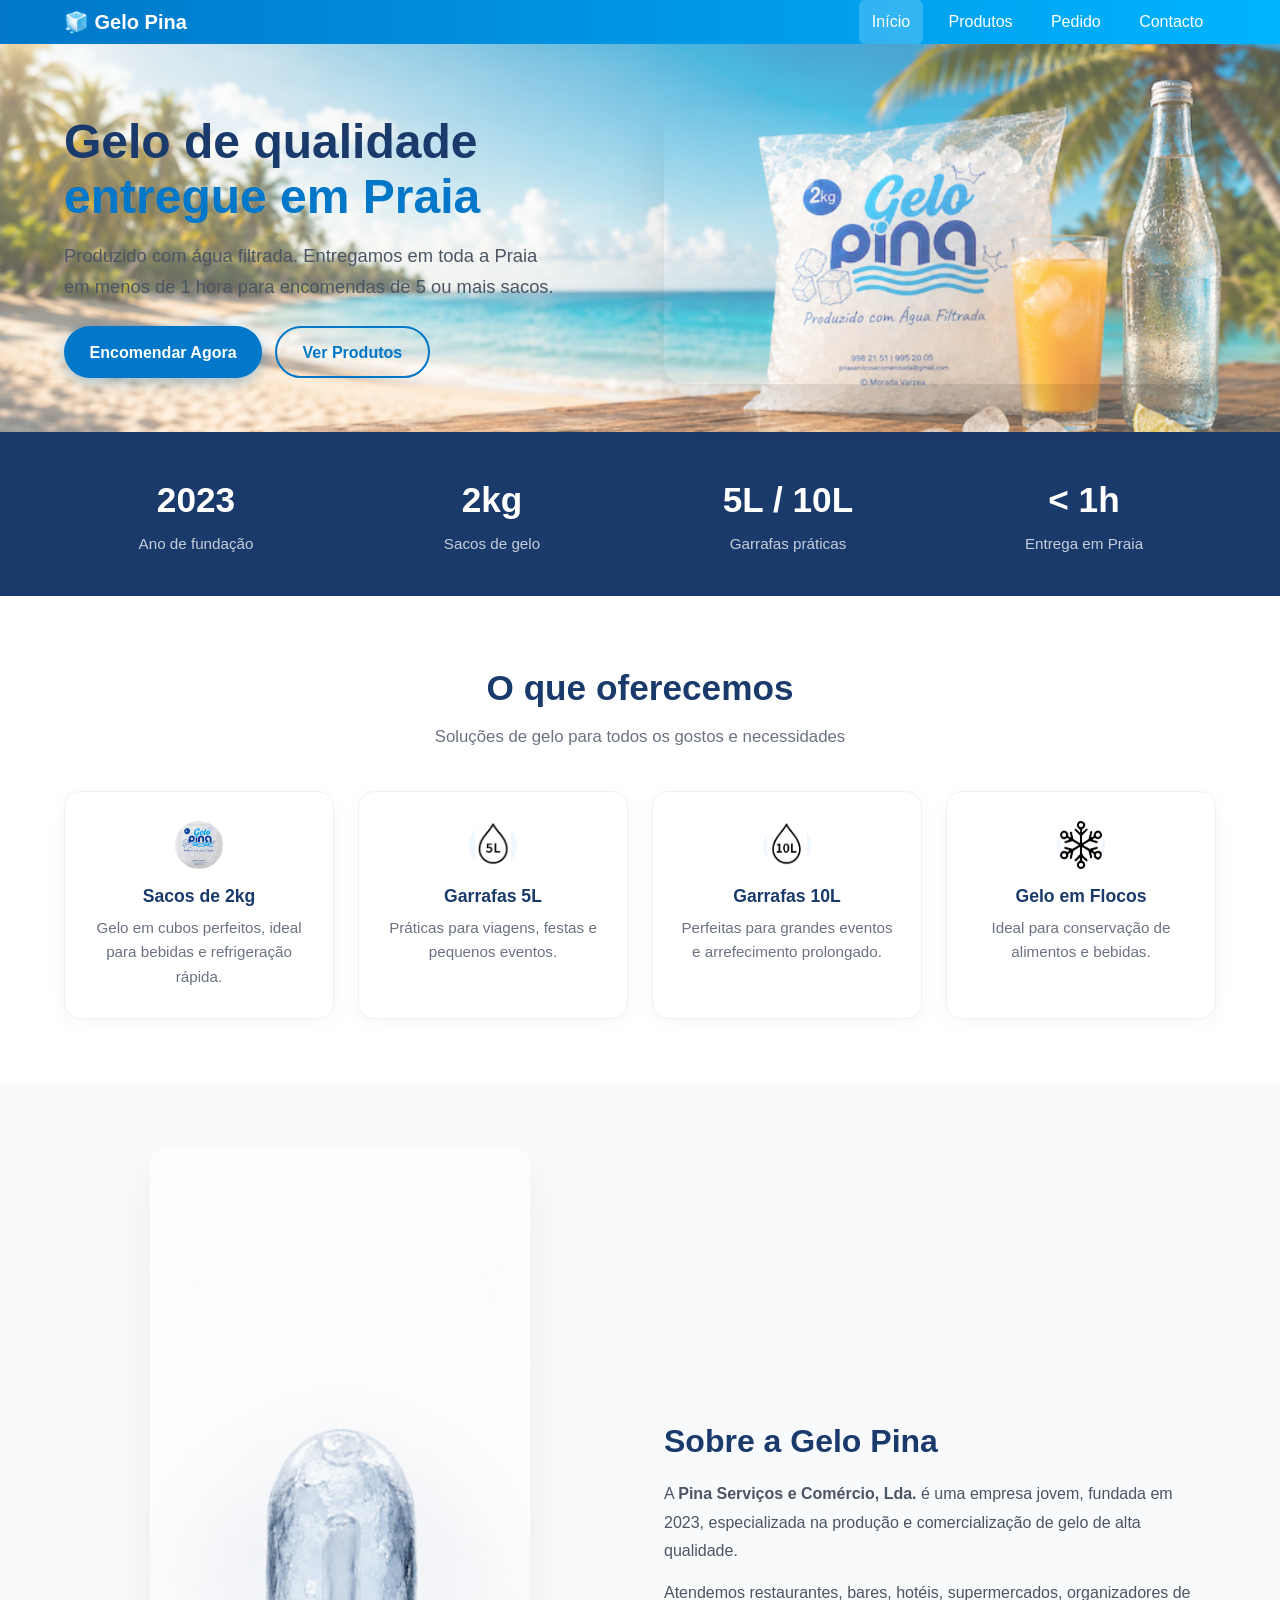
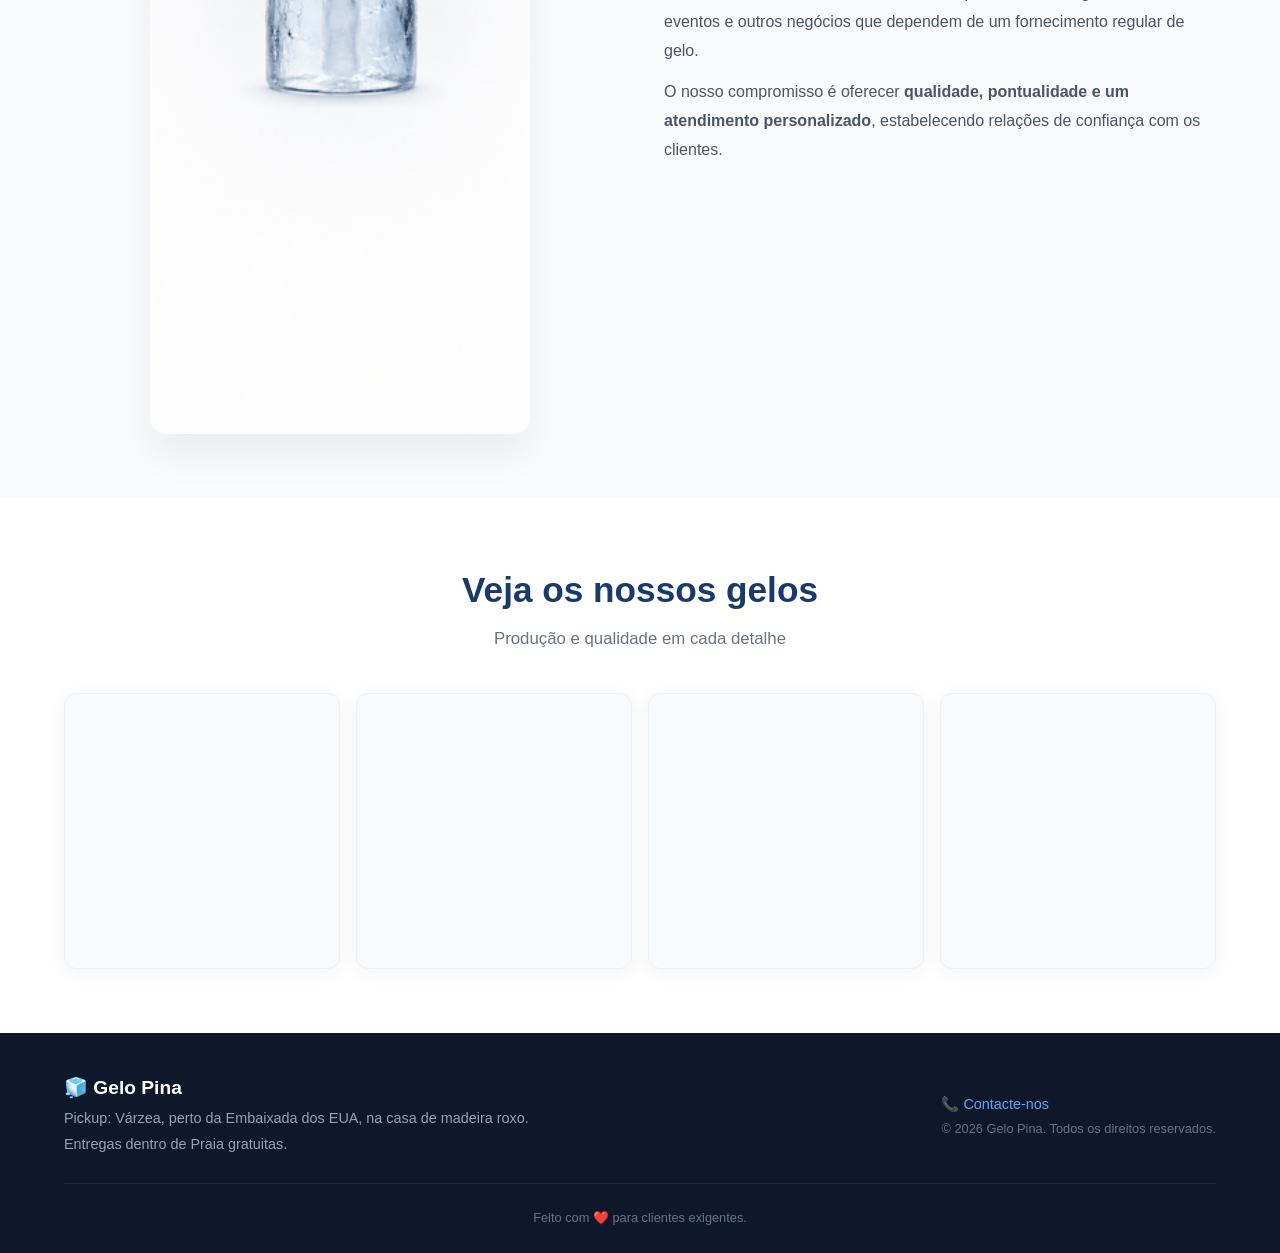
==== commit de7d5c4a: "Change greeting from 'Hello' to 'Goodbye'" ====
--- a/index.html
+++ b/index.html
@@ -586,12 +586,12 @@
           <p>Gelo em cubos perfeitos, ideal para bebidas e refrigeração rápida.</p>
         </div>
         <div class="card-feature">
-          <img src="5l.png" alt="Garrafas 5L" class="icon-img" />
+          <img src="5l.PNG" alt="Garrafas 5L" class="icon-img" />
           <h3>Garrafas 5L</h3>
           <p>Práticas para viagens, festas e pequenos eventos.</p>
         </div>
         <div class="card-feature">
-          <img src="10l.png" alt="Garrafas 10L" class="icon-img" />
+          <img src="10l.PNG" alt="Garrafas 10L" class="icon-img" />
           <h3>Garrafas 10L</h3>
           <p>Perfeitas para grandes eventos e arrefecimento prolongado.</p>
         </div>
@@ -677,4 +677,4 @@
 
   <script src="script.js"></script>
 </body>
-</html>+</html>
